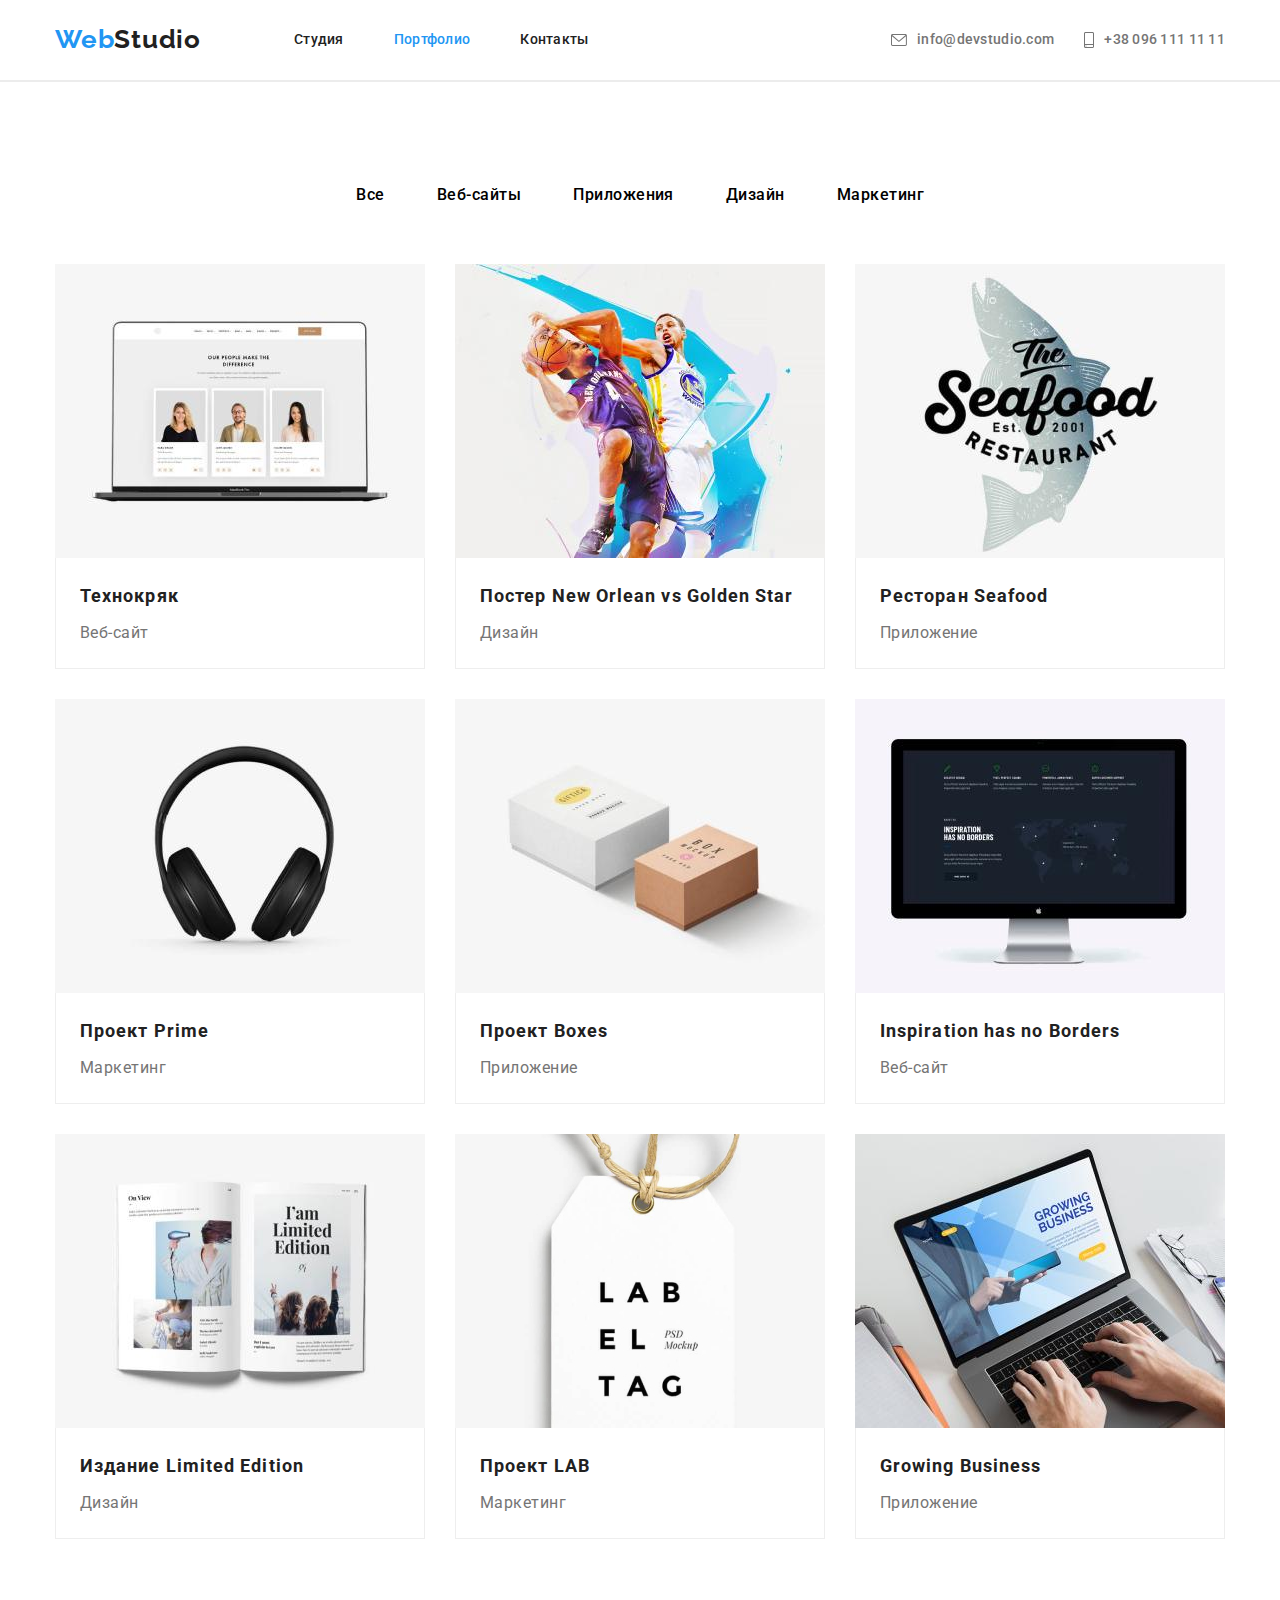
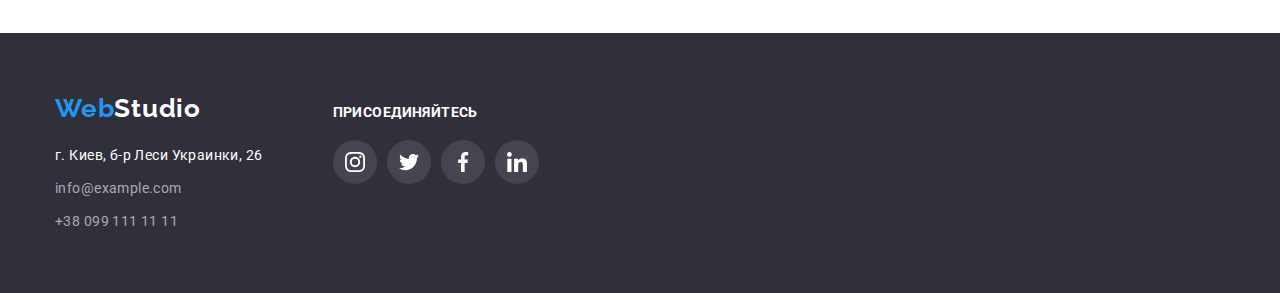
==== portfolio.html @ b990d291 "начало работы" ====
<!DOCTYPE html>
<html lang="en">
  <head>
    <meta charset="UTF-8" />
    <meta http-equiv="X-UA-Compatible" content="IE=edge" />
    <meta name="viewport" content="width=device-width, initial-scale=1.0" />
    <title>Document</title>
    <link rel="preconnect" href="https://fonts.googleapis.com" />
    <link rel="preconnect" href="https://fonts.gstatic.com" crossorigin />
    <link
      href="https://fonts.googleapis.com/css2?family=Raleway:wght@700&family=Roboto:wght@400;500;700;900&display=swap"
      rel="stylesheet"
    />
    <link
      rel="stylesheet"
      href="https://cdnjs.cloudflare.com/ajax/libs/modern-normalize/1.1.0/modern-normalize.min.css"
    />
    <link rel="stylesheet" href="./css/styles.css" />
  </head>

  <body>
    <header class="header">
      <div class="container main-nav">
        <nav class="menu-nav">
          <a class="logo" href="">Web<span class="logo-first">Studio</span> </a>
          <ul class="menu">
            <li class="menu-item"><a class="menu-link" href="./index.html">Студия</a></li>
            <li class="menu-item">
              <a class="menu-link current" href="./portfolio.html">Портфолио</a>
            </li>
            <li class="menu-item"><a class="menu-link" href="">Контакты</a></li>
          </ul>
        </nav>
        <div class="header-contacts">
          <ul class="contacts">
            <li class="contacts-item">
              <a class="contacts-link" href="mailto:info@devstudio.com">
                <svg class="contacts-link-icon" width="16" height="12">
                  <use href="./images/icon.svg#icon-envelope"></use>
                </svg>
                info@devstudio.com
              </a>
            </li>

            <li class="contacts-item icon-smartphone">
              <a class="contacts-link" href="tel:+380961111111">
                <svg class="contacts-link-icon" width="10" height="16">
                  <use href="./images/icon.svg#icon-smartphone"></use>
                </svg>
                +38 096 111 11 11</a
              >
            </li>
          </ul>
        </div>
      </div>
    </header>

    <main>
      <section class="section">
        <div class="container">
          <h1 class="visually-hidden">Фильтр и наши работы</h1>

          <ul class="filter">
            <li class="filter-item">
              <button class="filter-button" type="button">Все</button>
            </li>
            <li class="filter-item">
              <button class="filter-button" type="button">Веб-сайты</button>
            </li>
            <li class="filter-item">
              <button class="filter-button" type="button">Приложения</button>
            </li>
            <li class="filter-item">
              <button class="filter-button" type="button">Дизайн</button>
            </li>
            <li class="filter-item">
              <button class="filter-button" type="button">Маркетинг</button>
            </li>
          </ul>

          <ul class="works">
            <li class="works-item">
              <a class="works-link" href="">
                <div class="works-img">
                  <img src="./images/technocr.jpg" alt="notebook" width="370" height="294" />
                </div>
                <div class="works-selector">
                  <h2 class="works-title" lang="ru">Технокряк</h2>
                  <p class="works-text">Веб-сайт</p>
                </div>
              </a>
            </li>

            <li class="works-item">
              <a class="works-link" href="">
                <div class="works-img">
                  <img src="./images/poster.jpg" alt="Poster" width="370" height="294" />
                </div>
                <div class="works-selector">
                  <h2 class="works-title">Постер New Orlean vs Golden Star</h2>
                  <p class="works-text" lang="ru">Дизайн</p>
                </div>
              </a>
            </li>

            <li class="works-item">
              <a class="works-link" href="">
                <div class="works-img">
                  <img src="./images/restoran.jpg" alt="Fish" width="370" height="294" />
                </div>
                <div class="works-selector">
                  <h2 class="works-title">Ресторан Seafood</h2>
                  <p class="works-text">Приложение</p>
                </div>
              </a>
            </li>

            <li class="works-item">
              <a class="works-link" href="">
                <div class="works-img">
                  <img src="./images/prime.jpg" alt="headphones" width="370" height="294" />
                </div>
                <div class="works-selector">
                  <h2 class="works-title">Проект Prime</h2>
                  <p class="works-text">Маркетинг</p>
                </div>
              </a>
            </li>

            <li class="works-item">
              <a class="works-link" href="">
                <div class="works-img">
                  <img src="./images/boxes.jpg" alt="boxes" width="370" height="294" />
                </div>
                <div class="works-selector">
                  <h2 class="works-title">Проект Boxes</h2>
                  <p class="works-text">Приложение</p>
                </div>
              </a>
            </li>

            <li class="works-item">
              <a class="works-link" href="">
                <div class="works-img">
                  <img src="./images/monitor.jpg" alt="monitor" width="370" height="294" />
                </div>
                <div class="works-selector">
                  <h2 class="works-title">Inspiration has no Borders</h2>
                  <p class="works-text">Веб-сайт</p>
                </div>
              </a>
            </li>

            <li class="works-item">
              <a class="works-link" href="">
                <div class="works-img">
                  <img src="./images/book.jpg" alt="book" width="370" height="294" />
                </div>
                <div class="works-selector">
                  <h2 class="works-title">Издание Limited Edition</h2>
                  <p class="works-text">Дизайн</p>
                </div>
              </a>
            </li>

            <li class="works-item">
              <a class="works-link" href="">
                <div class="works-img">
                  <img src="./images/lab1.jpg" alt="lab" width="370" height="294" />
                </div>
                <div class="works-selector">
                  <h2 class="works-title">Проект LAB</h2>
                  <p class="works-text" lang="ru">Маркетинг</p>
                </div>
              </a>
            </li>

            <li class="works-item">
              <a class="works-link" href="">
                <div class="works-img">
                  <img src="./images/laptop.jpg" alt="laptop" width="370" height="294" />
                </div>
                <div class="works-selector">
                  <h2 class="works-title">Growing Business</h2>
                  <p class="works-text">Приложение</p>
                </div>
              </a>
            </li>
          </ul>
        </div>
      </section>
    </main>
    <!-- Футер -->
    <footer class="footer">
      <div class="container footer-main">
        <address class="address">
          <div class="footer-address">
            <a class="logo" href="">Web<span class="logo-second">Studio</span></a>

            <ul class="footer-nav">
              <li class="footer-nav-item">
                <a
                  class="footer-nav-link"
                  href="https://goo.gl/maps/Tve16uMiMmE9oABs9"
                  target="_blank"
                  rel="noopener noreferrer"
                  lang="ru"
                >
                  г. Киев, б-р Леси Украинки, 26
                </a>
              </li>
              <li class="footer-nav-item">
                <a class="footer-nav-links" href="mailto:info@example.com">info@example.com</a>
              </li>
              <li class="footer-nav-item">
                <a class="footer-nav-links" href="tel:+380991111111">+38 099 111 11 11</a>
              </li>
            </ul>
          </div>
          <div>
            <p class="join-title">присоединяйтесь</p>
            <ul class="join">
              <li class="social-item">
                <a class="social-link" href="#instagram">
                  <svg class="social-icon" width="20" height="20">
                    <use href="./images/icon.svg#icon-instagram"></use>
                  </svg>
                </a>
              </li>
              <li class="social-item">
                <a class="social-link" href="#twitter">
                  <svg class="social-icon" width="20" height="20">
                    <use href="./images/icon.svg#icon-twitter"></use>
                  </svg>
                </a>
              </li>
              <li class="social-item">
                <a class="social-link" href="#facebook">
                  <svg class="social-icon" width="20" height="20">
                    <use href="./images/icon.svg#icon-facebook"></use>
                  </svg>
                </a>
              </li>
              <li class="social-item">
                <a class="social-link" href="#in">
                  <svg class="social-icon" width="20" height="20">
                    <use href="./images/icon.svg#icon-in"></use>
                  </svg>
                </a>
              </li>
            </ul>
          </div>
        </address>
      </div>
    </footer>
  </body>
</html>
---- css/styles.css ----
html {
  box-sizing: border-box;
}

*,
*::before,
*::after {
  box-sizing: inherit;
}
:root {
  --primary-text-color: #212121;
  --back-ground-color: #2196f3;
  --secondary-text-color: #ffffff;
  --hero-color: #2f303a;
  --light-text-color: #757575;
  --border-line-color: #ececec;
  --footer-background-color: rgba(255, 255, 255, 0.6);
  --command-fon: #f5f4fa;
  --works-bg-color: #eeeeee;
  --icon-border-color: #afb1b8;
}

body {
  font-family: 'Roboto', sans-serif;
  color: var(--primary-text-color);
  background-color: var(--secondary-text-color);
}

a {
  text-decoration: none;
}
.container {
  margin: 0 auto;
  width: 1200px;
  padding-left: 15px;
  padding-right: 15px;
  /* outline: 2px solid red; */
}
h1,
h2,
h3,
h4,
h5,
h6,
p {
  margin: 0;
}
ul {
  margin: 0;
  padding: 0;
  list-style: none;
}
img {
  display: block;
  height: auto;
  max-width: 100%;
}
.visually-hidden {
  margin-top: 0;
  position: absolute;
  clip: rect(1px, 1px, 1px, 1px);
  padding: 0;
  border: 0;
  height: 1px;
  width: 1px;
  overflow: hidden;
}

.section {
  padding-top: 94px;
  padding-bottom: 94px;
  /* border: 1px solid red; */
}

/* хэдер */
.header {
  background-color: var(--secondary-text-color);
  border-bottom: 2px solid var(--border-line-color);
}

.logo {
  font-family: Raleway;
  font-weight: 700;
  font-size: 26px;
  line-height: 1.2;
  letter-spacing: 0.03em;
  color: var(--back-ground-color);
  font-style: normal;
}
.logo-first {
  color: var(--primary-text-color);
}
.logo-second {
  color: var(--secondary-text-color);
}

/* флексы */
.main-nav,
.menu-nav,
.menu,
.contacts,
.benefits,
.classes-item,
.command-name,
.filter,
.clients-permanent,
.social,
.join {
  display: flex;
  align-items: center;
}

.menu {
  margin-left: 93px;
}
.header-contacts {
  margin-left: auto;
}

.contacts-item .contacts-link-icon {
  margin-right: 10px;
  fill: currentColor;
}
.contacts-link {
  display: flex;
  align-items: center;
}

.menu .menu-item:not(:last-child) {
  margin-right: 50px;
}
.benefits .benefits-item:not(:last-child),
.classes-item .classes-img:not(:last-child),
.command-name .command-img:not(:last-child),
.clients-item:not(:last-child),
.contacts .contacts-item:not(:last-child) {
  margin-right: 30px;
}
.filter-item:not(:last-child) {
  margin-right: 8px;
  background-color: var(--command-fon);
}

/* фильтр кнопок */
.filter {
  justify-content: center;
  margin-bottom: 50px;
}

.filter-button {
  text-align: center;
  min-width: 73px;
  background-color: var(--secondary-text-color);
  padding: 6px 22px;
  font-weight: 500;
  font-size: 16px;
  line-height: 1.63;
  letter-spacing: 0.03em;
  cursor: pointer;
  border: none;
}
.filter-button:hover,
.filter-button:focus {
  background-color: var(--back-ground-color);
  color: var(--secondary-text-color);
  box-shadow: 0px 3px 1px rgba(0, 0, 0, 0.1), 0px 1px 2px rgba(0, 0, 0, 0.08),
    0px 2px 2px rgba(0, 0, 0, 0.12);
  border-radius: 4px;
}

/* меню и навигация */
.menu .menu-link {
  display: block;
  padding-top: 32px;
  padding-bottom: 32px;
  font-weight: 500;
  font-size: 14px;
  line-height: 1.14;
  letter-spacing: 0.02em;
  color: var(--primary-text-color);
}
.contacts .contacts-link {
  font-weight: 500;
  font-size: 14px;
  line-height: 1.14;
  letter-spacing: 0.02em;
  color: var(--light-text-color);
}
.menu .menu-link.current {
  color: var(--back-ground-color);
}
.menu .menu-link:hover,
.menu .menu-link:focus,
.contacts .contacts-link:hover,
.contacts .contacts-link:focus {
  color: var(--back-ground-color);
}

/* герой */
.hero {
  width: 1600px;
  height: 600px;
  padding-top: 200px;
  padding-bottom: 200px;
  text-align: center;
  background-position: center;
  margin-right: auto;
  background-size: cover;
  background-repeat: no-repeat;
  background-color: var(--hero-color);
  background-image: linear-gradient(to right, rgba(47, 48, 58, 0.4), rgba(47, 48, 58, 0.4)),
    url(../images/hero.jpg);
}
.hero-title {
  width: 696px;
  margin-top: 0;
  font-weight: 900;
  font-size: 44px;
  margin-left: auto;
  margin-right: auto;
  line-height: 1.36;
  letter-spacing: 0.06em;
  color: var(--secondary-text-color);
  margin-bottom: 30px;
}
.hero-button {
  display: inline-block;
  padding: 10px 32px;
  min-width: 200px;
  border-radius: 4px;
  text-align: center;
  font-weight: 700;
  font-size: 16px;
  line-height: 1.87;
  letter-spacing: 0.06em;
  background-color: var(--back-ground-color);
  color: var(--secondary-text-color);
}

/* секция выгода */
.benefits-title {
  font-weight: 700;
  font-size: 14px;
  line-height: 1.14;
  letter-spacing: 0.03em;
  color: var(--primary-text-color);
  text-transform: uppercase;
}
.benefits-text {
  margin-top: 10px;
  margin-bottom: 0;
  font-size: 14px;
  line-height: 1.71;
  letter-spacing: 0.03em;
  color: var(--light-text-color);
}
.benefits-image {
  display: flex;
  justify-content: center;
  align-items: center;
  margin-bottom: 30px;
  height: 120px;
  background-color: var(--command-fon);
  border-radius: 0px 0px 4px 4px;
}

/* работы */
.works-title {
  margin-top: 0;
  margin-bottom: 4px;
  font-weight: 700;
  font-size: 18px;
  line-height: 2;
  letter-spacing: 0.06em;
  color: var(--primary-text-color);
}
.works-text {
  margin-top: 0;
  margin-bottom: 0;
  font-size: 16px;
  line-height: 1.87;
  letter-spacing: 0.03em;
  color: var(--light-text-color);
}
.works-selector {
  padding-bottom: 20px;
  padding-top: 20px;
  padding-left: 24px;
  padding-right: 24px;
  border-left: 1px solid var(--works-bg-color);
  border-right: 1px solid var(--works-bg-color);
  border-bottom: 1px solid var(--works-bg-color);
}
.works-item {
  display: flex;
  width: 370px;
  margin-right: 30px;
  margin-bottom: 30px;
}
.works-link {
  width: 100%;
  height: 100%;
  border-radius: 0px 0px 4px 4px;
}
.works-link:hover,
.works-link:focus {
  box-shadow: 0px 1px 1px rgba(0, 0, 0, 0.12), 0px 4px 4px rgba(0, 0, 0, 0.06),
    1px 4px 6px rgba(0, 0, 0, 0.16);
}
.works-item:nth-child(3n) {
  margin-right: 0;
}
.works-item:nth-last-child(-n + 3) {
  margin-bottom: 0;
}
.works {
  display: flex;
  flex-wrap: wrap;
}

/* вид деятельности */
.classes {
  margin-bottom: 50px;
  margin-top: 0;
  font-weight: 700;
  font-size: 36px;
  line-height: 1.16;
  letter-spacing: 0.03em;
  text-align: center;
}

/* команда */
.commands {
  background-color: var(--command-fon);
}
.command-img {
  box-shadow: 0px 1px 3px rgba(0, 0, 0, 0.12), 0px 1px 1px rgba(0, 0, 0, 0.14),
    0px 2px 1px rgba(0, 0, 0, 0.2);
  border-radius: 0px 0px 4px 4px;
  background-color: var(--secondary-text-color);
}
.command,
.clients {
  margin-bottom: 50px;
  margin-top: 0;
  font-weight: 700;
  font-size: 36px;
  line-height: 1.16;
  letter-spacing: 0.03em;
  text-align: center;
}
.command-name-title {
  margin-top: 0;
  text-align: center;
  margin-bottom: 10px;
  font-weight: 500;
  font-size: 16px;
  line-height: 1.19;
  letter-spacing: 0.03em;
}
.command-name-text {
  margin-top: 0;
  margin-bottom: 16px;
  text-align: center;
  font-size: 16px;
  line-height: 1.19;
  letter-spacing: 0.03em;
  color: var(--light-text-color);
}
.command-selector {
  padding-bottom: 30px;
  padding-top: 30px;
}

/* Клиенты */
.clients-item {
  width: 170px;
  height: 92px;
}
.clients-link {
  display: flex;
  align-items: center;
  justify-content: center;
  width: 100%;
  height: 100%;
  border: 1px solid var(--icon-border-color);
  border-radius: 4px;
}

.clients-link-icon {
  fill: var(--icon-border-color);
  width: 106px;
  height: 60px;
}

.clients-link:focus svg {
  fill: var(--back-ground-color);
  border-color: var(--back-ground-color);
}

.clients-link:hover,
.clients-link:hover svg {
  fill: var(--back-ground-color);
  border-color: var(--back-ground-color);
}

/* футер */
.footer {
  background-color: var(--hero-color);
  padding-bottom: 60px;
  padding-top: 60px;
}
.footer .footer-nav-item:not(:last-child) {
  margin-bottom: 9px;
}

.footer-nav .footer-nav-link {
  font-size: 14px;
  line-height: 1.7;
  letter-spacing: 0.03em;
  color: var(--secondary-text-color);
}
.footer-nav {
  font-style: normal;
  margin-top: 20px;
}
.footer-address:not(:last-child) {
  margin-right: 70px;
}
.footer-nav .footer-nav-links {
  font-size: 14px;
  line-height: 1.7;
  letter-spacing: 0.03em;
  color: var(--footer-background-color);
}
.footer-main {
  display: flex;
}
/* присоединяйтесь */

.address {
  display: flex;
  align-items: baseline;
}
.join-title {
  font-weight: 700;
  font-size: 14px;
  line-height: 16px;
  letter-spacing: 0.03em;
  text-transform: uppercase;
  color: var(--secondary-text-color);
  font-style: normal;

  margin-bottom: 20px;
}
/* Соц.сети */
.social {
  justify-content: center;
}
.social-link {
  display: flex;
  justify-content: center;
  align-items: center;
  fill: var(--secondary-text-color);
  background-color: rgba(255, 255, 255, 0.1);
  width: 44px;
  height: 44px;
  border-radius: 50%;
  /* border: 1px solid red; */
}

.social-link:hover,
.social-link:focus {
  background-color: var(--back-ground-color);
  fill: var(--secondary-text-color);
}

.social-inversed {
  background-color: transparent;
  fill: var(--icon-border-color);
}

.social-item:not(:last-child) {
  margin-right: 10px;
}
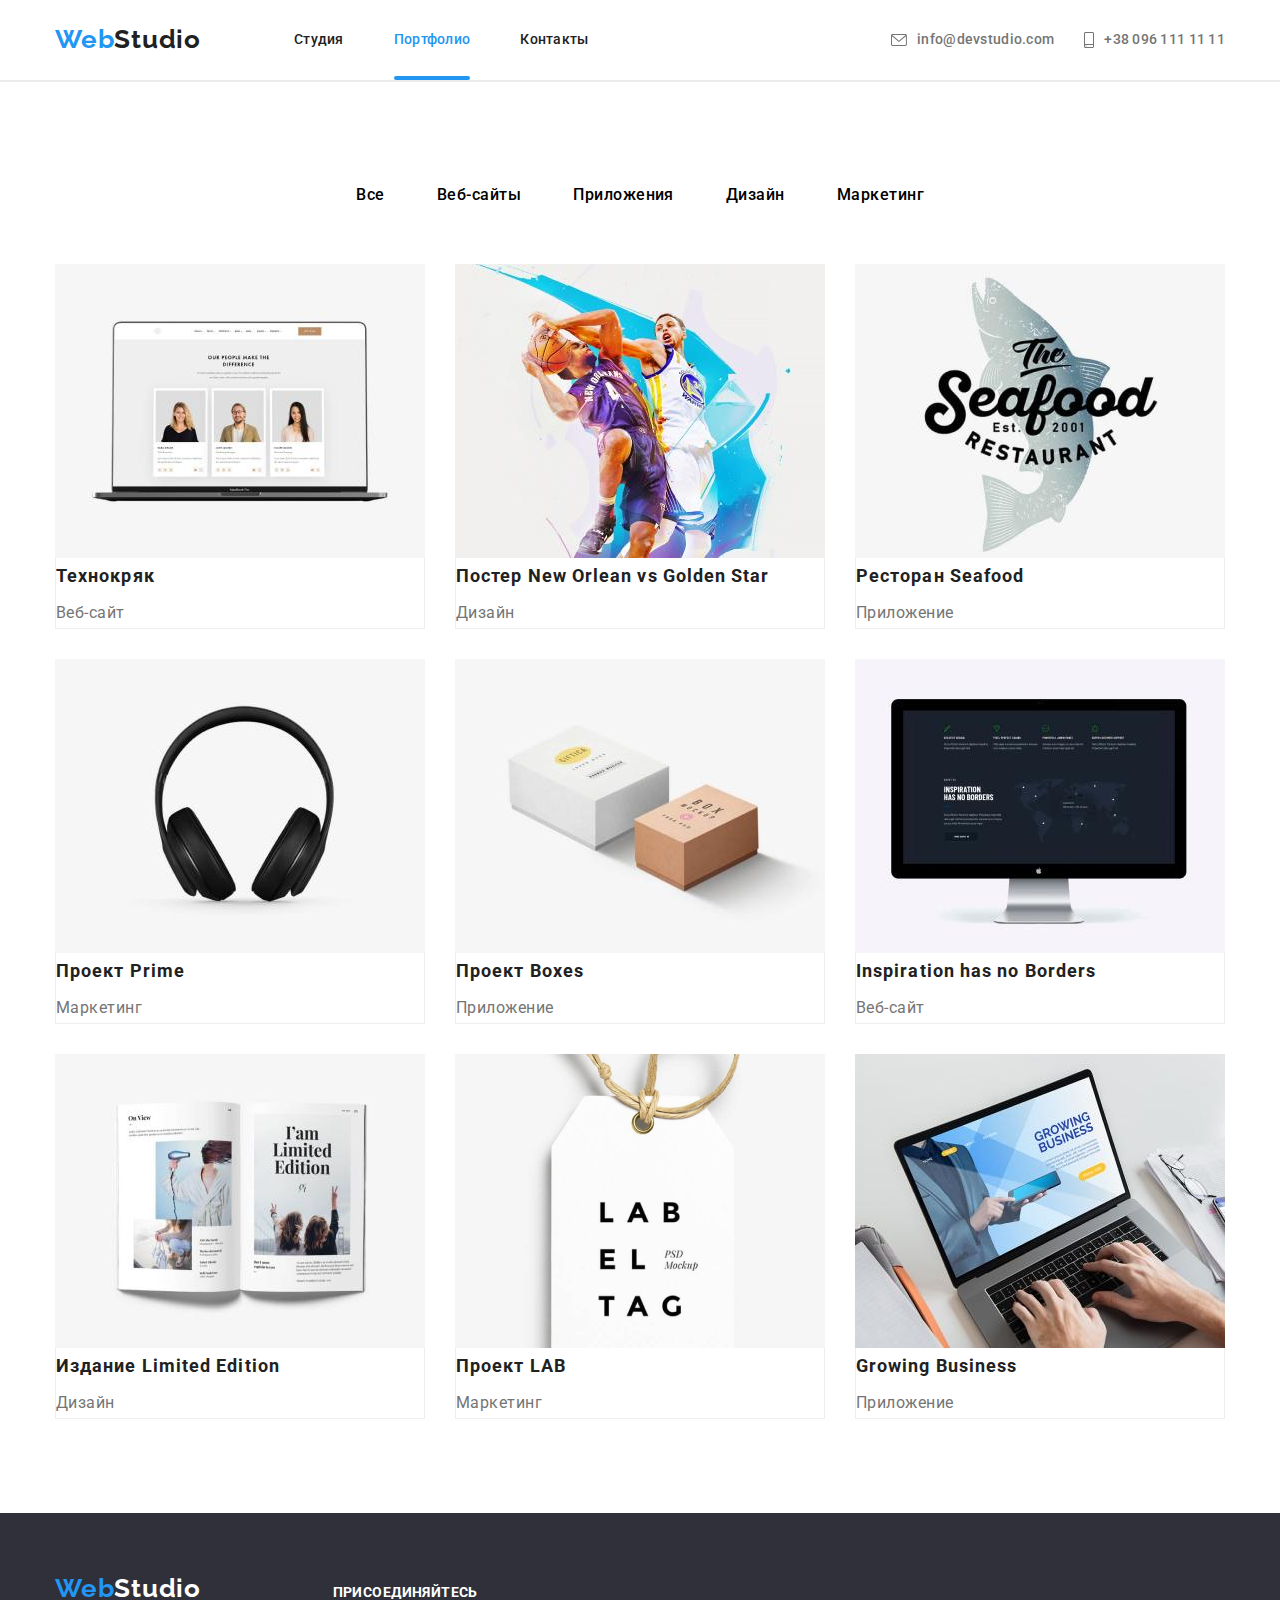
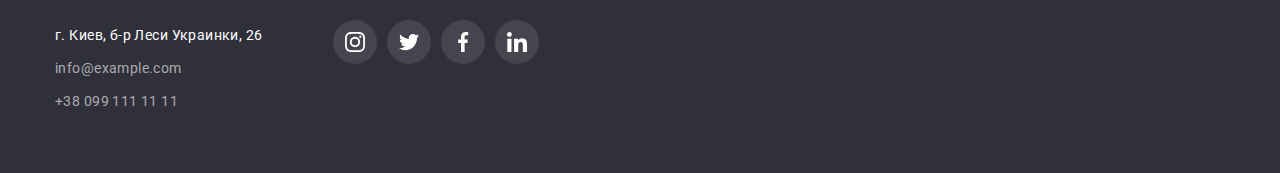
==== commit bd292efb: "18-1" ====
--- a/portfolio.html
+++ b/portfolio.html
@@ -77,13 +77,21 @@
               <button class="filter-button" type="button">Маркетинг</button>
             </li>
           </ul>
-
+          <!-- Работы -->
           <ul class="works">
             <li class="works-item">
               <a class="works-link" href="">
                 <div class="works-img">
                   <img src="./images/technocr.jpg" alt="notebook" width="370" height="294" />
                 </div>
+                <div class="works-overlay">
+                  <p class="works-label">
+                    Технокряк это современная площадка распространения коронавируса. Компании
+                    используют эту платформу для цифрового шпионажа и атак на защищённые сервера
+                    конкурентов.
+                  </p>
+                </div>
+
                 <div class="works-selector">
                   <h2 class="works-title" lang="ru">Технокряк</h2>
                   <p class="works-text">Веб-сайт</p>
--- a/css/styles.css
+++ b/css/styles.css
@@ -18,6 +18,10 @@
   --command-fon: #f5f4fa;
   --works-bg-color: #eeeeee;
   --icon-border-color: #afb1b8;
+  --classes-background: rgba(47, 48, 58, 0.8);
+}
+:root {
+  --time-transition: width 250ms cubic-bezier(0.4, 0, 0.2, 1);
 }
 
 body {
@@ -179,6 +183,7 @@
   letter-spacing: 0.02em;
   color: var(--primary-text-color);
 }
+
 .contacts .contacts-link {
   font-weight: 500;
   font-size: 14px;
@@ -189,8 +194,25 @@
 .menu .menu-link.current {
   color: var(--back-ground-color);
 }
-.menu .menu-link:hover,
-.menu .menu-link:focus,
+.menu-link {
+  position: relative;
+}
+.current::after {
+  content: '';
+  display: block;
+  display: none;
+  width: 100%;
+  height: 4px;
+  position: absolute;
+  left: 0;
+  bottom: 0;
+  background-color: var(--back-ground-color);
+}
+.menu-link::after {
+  display: block;
+  border-radius: 2px;
+}
+
 .contacts .contacts-link:hover,
 .contacts .contacts-link:focus {
   color: var(--back-ground-color);
@@ -205,7 +227,7 @@
   text-align: center;
   background-position: center;
   margin-right: auto;
-  background-size: cover;
+  ground-size: cover;
   background-repeat: no-repeat;
   background-color: var(--hero-color);
   background-image: linear-gradient(to right, rgba(47, 48, 58, 0.4), rgba(47, 48, 58, 0.4)),
@@ -283,10 +305,7 @@
   color: var(--light-text-color);
 }
 .works-selector {
-  padding-bottom: 20px;
-  padding-top: 20px;
-  padding-left: 24px;
-  padding-right: 24px;
+  padding-bottom: 20px 24px 20px 24px;
   border-left: 1px solid var(--works-bg-color);
   border-right: 1px solid var(--works-bg-color);
   border-bottom: 1px solid var(--works-bg-color);
@@ -317,6 +336,16 @@
   display: flex;
   flex-wrap: wrap;
 }
+.works-overlay {
+  position: absolute;
+  top: 0;
+  left: 0;
+  width: 100%;
+  height: 100%;
+  background-color: rgba(255, 165, 0, 0.7);
+  transform: translateX(-100%);
+  transition: transform 250ms cubic-bezier(0.4, 0, 0.2, 1);
+}
 
 /* вид деятельности */
 .classes {
@@ -329,6 +358,34 @@
   text-align: center;
 }
 
+.classes-tumb {
+  position: relative;
+  display: flex;
+}
+.classes-tumb::before {
+  content: '';
+  display: block;
+  position: absolute;
+  left: 0;
+  bottom: 0;
+  width: 100%;
+  height: 70px;
+  background: var(--classes-background);
+}
+.classes-label {
+  position: absolute;
+  left: 50%;
+  bottom: 27px;
+  width: 100%;
+  font-weight: 700;
+  font-size: 14px;
+  line-height: 1.14;
+  text-align: center;
+  letter-spacing: 0.03em;
+  color: var(--secondary-text-color);
+  transform: translate(-50%, 0);
+  text-transform: uppercase;
+}
 /* команда */
 .commands {
   background-color: var(--command-fon);
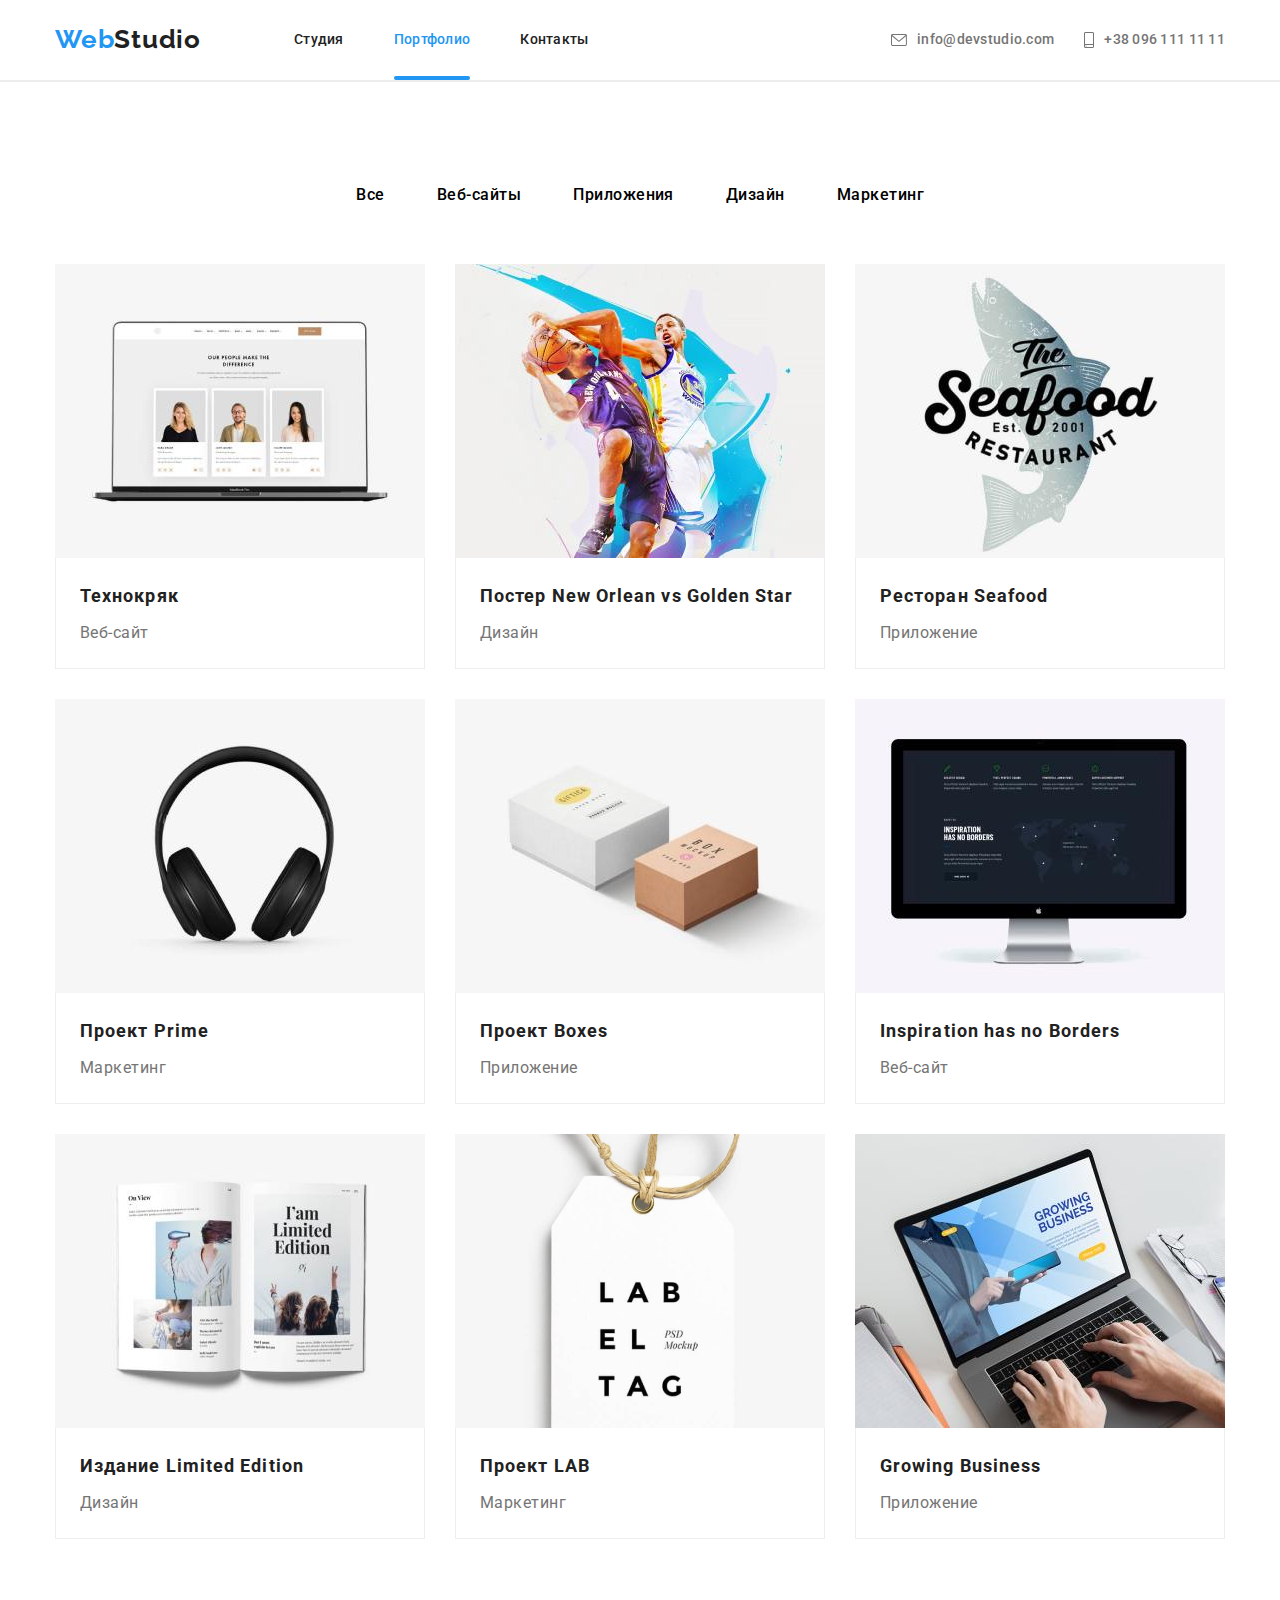
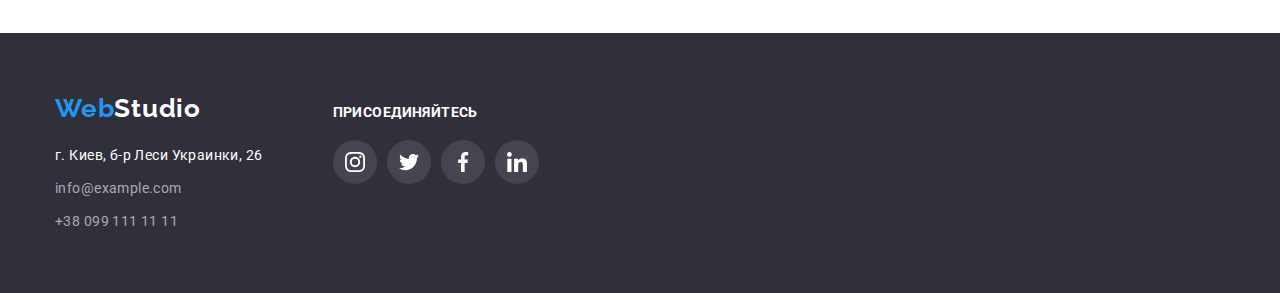
==== commit 3f67d3e6: "дз№5-22" ====
--- a/portfolio.html
+++ b/portfolio.html
@@ -83,13 +83,13 @@
               <a class="works-link" href="">
                 <div class="works-img">
                   <img src="./images/technocr.jpg" alt="notebook" width="370" height="294" />
-                </div>
-                <div class="works-overlay">
-                  <p class="works-label">
-                    Технокряк это современная площадка распространения коронавируса. Компании
-                    используют эту платформу для цифрового шпионажа и атак на защищённые сервера
-                    конкурентов.
-                  </p>
+                  <div class="works-overlay">
+                    <p class="works-label">
+                      Технокряк это современная площадка распространения коронавируса. Компании
+                      используют эту платформу для цифрового шпионажа и атак на защищённые сервера
+                      конкурентов.
+                    </p>
+                  </div>
                 </div>
 
                 <div class="works-selector">
@@ -102,7 +102,14 @@
             <li class="works-item">
               <a class="works-link" href="">
                 <div class="works-img">
-                  <img src="./images/poster.jpg" alt="Poster" width="370" height="294" />
+                  <img src="./images/poster.jpg" alt="notebook" width="370" height="294" />
+                  <div class="works-overlay">
+                    <p class="works-label">
+                      Технокряк это современная площадка распространения коронавируса. Компании
+                      используют эту платформу для цифрового шпионажа и атак на защищённые сервера
+                      конкурентов.
+                    </p>
+                  </div>
                 </div>
                 <div class="works-selector">
                   <h2 class="works-title">Постер New Orlean vs Golden Star</h2>
@@ -114,7 +121,14 @@
             <li class="works-item">
               <a class="works-link" href="">
                 <div class="works-img">
-                  <img src="./images/restoran.jpg" alt="Fish" width="370" height="294" />
+                  <img src="./images/restoran.jpg" alt="notebook" width="370" height="294" />
+                  <div class="works-overlay">
+                    <p class="works-label">
+                      Технокряк это современная площадка распространения коронавируса. Компании
+                      используют эту платформу для цифрового шпионажа и атак на защищённые сервера
+                      конкурентов.
+                    </p>
+                  </div>
                 </div>
                 <div class="works-selector">
                   <h2 class="works-title">Ресторан Seafood</h2>
@@ -126,7 +140,14 @@
             <li class="works-item">
               <a class="works-link" href="">
                 <div class="works-img">
-                  <img src="./images/prime.jpg" alt="headphones" width="370" height="294" />
+                  <img src="./images/prime.jpg" alt="notebook" width="370" height="294" />
+                  <div class="works-overlay">
+                    <p class="works-label">
+                      Технокряк это современная площадка распространения коронавируса. Компании
+                      используют эту платформу для цифрового шпионажа и атак на защищённые сервера
+                      конкурентов.
+                    </p>
+                  </div>
                 </div>
                 <div class="works-selector">
                   <h2 class="works-title">Проект Prime</h2>
@@ -138,7 +159,14 @@
             <li class="works-item">
               <a class="works-link" href="">
                 <div class="works-img">
-                  <img src="./images/boxes.jpg" alt="boxes" width="370" height="294" />
+                  <img src="./images/boxes.jpg" alt="notebook" width="370" height="294" />
+                  <div class="works-overlay">
+                    <p class="works-label">
+                      Технокряк это современная площадка распространения коронавируса. Компании
+                      используют эту платформу для цифрового шпионажа и атак на защищённые сервера
+                      конкурентов.
+                    </p>
+                  </div>
                 </div>
                 <div class="works-selector">
                   <h2 class="works-title">Проект Boxes</h2>
@@ -150,7 +178,14 @@
             <li class="works-item">
               <a class="works-link" href="">
                 <div class="works-img">
-                  <img src="./images/monitor.jpg" alt="monitor" width="370" height="294" />
+                  <img src="./images/monitor.jpg" alt="notebook" width="370" height="294" />
+                  <div class="works-overlay">
+                    <p class="works-label">
+                      Технокряк это современная площадка распространения коронавируса. Компании
+                      используют эту платформу для цифрового шпионажа и атак на защищённые сервера
+                      конкурентов.
+                    </p>
+                  </div>
                 </div>
                 <div class="works-selector">
                   <h2 class="works-title">Inspiration has no Borders</h2>
@@ -162,7 +197,14 @@
             <li class="works-item">
               <a class="works-link" href="">
                 <div class="works-img">
-                  <img src="./images/book.jpg" alt="book" width="370" height="294" />
+                  <img src="./images/book.jpg" alt="notebook" width="370" height="294" />
+                  <div class="works-overlay">
+                    <p class="works-label">
+                      Технокряк это современная площадка распространения коронавируса. Компании
+                      используют эту платформу для цифрового шпионажа и атак на защищённые сервера
+                      конкурентов.
+                    </p>
+                  </div>
                 </div>
                 <div class="works-selector">
                   <h2 class="works-title">Издание Limited Edition</h2>
@@ -174,7 +216,14 @@
             <li class="works-item">
               <a class="works-link" href="">
                 <div class="works-img">
-                  <img src="./images/lab1.jpg" alt="lab" width="370" height="294" />
+                  <img src="./images/lab1.jpg" alt="notebook" width="370" height="294" />
+                  <div class="works-overlay">
+                    <p class="works-label">
+                      Технокряк это современная площадка распространения коронавируса. Компании
+                      используют эту платформу для цифрового шпионажа и атак на защищённые сервера
+                      конкурентов.
+                    </p>
+                  </div>
                 </div>
                 <div class="works-selector">
                   <h2 class="works-title">Проект LAB</h2>
@@ -186,7 +235,14 @@
             <li class="works-item">
               <a class="works-link" href="">
                 <div class="works-img">
-                  <img src="./images/laptop.jpg" alt="laptop" width="370" height="294" />
+                  <img src="./images/laptop.jpg" alt="notebook" width="370" height="294" />
+                  <div class="works-overlay">
+                    <p class="works-label">
+                      Технокряк это современная площадка распространения коронавируса. Компании
+                      используют эту платформу для цифрового шпионажа и атак на защищённые сервера
+                      конкурентов.
+                    </p>
+                  </div>
                 </div>
                 <div class="works-selector">
                   <h2 class="works-title">Growing Business</h2>
@@ -229,28 +285,28 @@
             <p class="join-title">присоединяйтесь</p>
             <ul class="join">
               <li class="social-item">
-                <a class="social-link" href="#instagram">
+                <a class="social-link social-link-inversed" href="#instagram">
                   <svg class="social-icon" width="20" height="20">
                     <use href="./images/icon.svg#icon-instagram"></use>
                   </svg>
                 </a>
               </li>
               <li class="social-item">
-                <a class="social-link" href="#twitter">
+                <a class="social-link social-link-inversed" href="#twitter">
                   <svg class="social-icon" width="20" height="20">
                     <use href="./images/icon.svg#icon-twitter"></use>
                   </svg>
                 </a>
               </li>
               <li class="social-item">
-                <a class="social-link" href="#facebook">
+                <a class="social-link social-link-inversed" href="#facebook">
                   <svg class="social-icon" width="20" height="20">
                     <use href="./images/icon.svg#icon-facebook"></use>
                   </svg>
                 </a>
               </li>
               <li class="social-item">
-                <a class="social-link" href="#in">
+                <a class="social-link social-link-inversed" href="#in">
                   <svg class="social-icon" width="20" height="20">
                     <use href="./images/icon.svg#icon-in"></use>
                   </svg>
--- a/css/styles.css
+++ b/css/styles.css
@@ -1,12 +1,3 @@
-html {
-  box-sizing: border-box;
-}
-
-*,
-*::before,
-*::after {
-  box-sizing: inherit;
-}
 :root {
   --primary-text-color: #212121;
   --back-ground-color: #2196f3;
@@ -19,10 +10,12 @@
   --works-bg-color: #eeeeee;
   --icon-border-color: #afb1b8;
   --classes-background: rgba(47, 48, 58, 0.8);
-}
-:root {
-  --time-transition: width 250ms cubic-bezier(0.4, 0, 0.2, 1);
-}
+  --works-bgc: rgba(33, 150, 243, 0.9);
+  --transition-time: 250ms;
+  --transition-function: cubic-bezier(0.4, 0, 0.2, 1);
+}
+
+/* Функция времени */
 
 body {
   font-family: 'Roboto', sans-serif;
@@ -75,7 +68,11 @@
   padding-bottom: 94px;
   /* border: 1px solid red; */
 }
-
+/* Кнопки */
+.hero-button,
+.backdrop-btn-close {
+  cursor: pointer;
+}
 /* хэдер */
 .header {
   background-color: var(--secondary-text-color);
@@ -128,6 +125,7 @@
 .contacts-link {
   display: flex;
   align-items: center;
+  transition: var(--timing-function);
 }
 
 .menu .menu-item:not(:last-child) {
@@ -162,6 +160,9 @@
   letter-spacing: 0.03em;
   cursor: pointer;
   border: none;
+  transition: background-color var(--transition-time) var(--transition-function),
+    color var(--transition-time) var(--transition-function),
+    box-shadow var(--transition-time) var(--transition-function);
 }
 .filter-button:hover,
 .filter-button:focus {
@@ -182,6 +183,7 @@
   line-height: 1.14;
   letter-spacing: 0.02em;
   color: var(--primary-text-color);
+  transition: color var(--transition-time) var(--transition-function);
 }
 
 .contacts .contacts-link {
@@ -190,6 +192,7 @@
   line-height: 1.14;
   letter-spacing: 0.02em;
   color: var(--light-text-color);
+  transition: color var(--transition-time) var(--transition-function);
 }
 .menu .menu-link.current {
   color: var(--back-ground-color);
@@ -200,7 +203,6 @@
 .current::after {
   content: '';
   display: block;
-  display: none;
   width: 100%;
   height: 4px;
   position: absolute;
@@ -212,7 +214,8 @@
   display: block;
   border-radius: 2px;
 }
-
+.menu-link:hover,
+.menu-link:focus,
 .contacts .contacts-link:hover,
 .contacts .contacts-link:focus {
   color: var(--back-ground-color);
@@ -220,7 +223,7 @@
 
 /* герой */
 .hero {
-  width: 1600px;
+  max-width: 1600px;
   height: 600px;
   padding-top: 200px;
   padding-bottom: 200px;
@@ -234,7 +237,6 @@
     url(../images/hero.jpg);
 }
 .hero-title {
-  width: 696px;
   margin-top: 0;
   font-weight: 900;
   font-size: 44px;
@@ -304,47 +306,69 @@
   letter-spacing: 0.03em;
   color: var(--light-text-color);
 }
-.works-selector {
-  padding-bottom: 20px 24px 20px 24px;
-  border-left: 1px solid var(--works-bg-color);
-  border-right: 1px solid var(--works-bg-color);
-  border-bottom: 1px solid var(--works-bg-color);
-}
-.works-item {
-  display: flex;
-  width: 370px;
-  margin-right: 30px;
-  margin-bottom: 30px;
-}
-.works-link {
-  width: 100%;
-  height: 100%;
-  border-radius: 0px 0px 4px 4px;
-}
-.works-link:hover,
-.works-link:focus {
-  box-shadow: 0px 1px 1px rgba(0, 0, 0, 0.12), 0px 4px 4px rgba(0, 0, 0, 0.06),
-    1px 4px 6px rgba(0, 0, 0, 0.16);
-}
-.works-item:nth-child(3n) {
-  margin-right: 0;
-}
-.works-item:nth-last-child(-n + 3) {
-  margin-bottom: 0;
-}
-.works {
-  display: flex;
-  flex-wrap: wrap;
-}
+
+.works-link:hover .works-overlay,
+.works-link:focus .works-overlay {
+  transform: translateY(0);
+  visibility: visible;
+}
+.works-label {
+  font-size: 18px;
+  line-height: 1.55;
+  letter-spacing: 0.03em;
+  color: var(--secondary-text-color);
+}
+
 .works-overlay {
   position: absolute;
   top: 0;
   left: 0;
   width: 100%;
   height: 100%;
-  background-color: rgba(255, 165, 0, 0.7);
-  transform: translateX(-100%);
-  transition: transform 250ms cubic-bezier(0.4, 0, 0.2, 1);
+  transform: translateY(100%);
+  visibility: hidden;
+  padding: 63px 24px;
+  background-color: var(--works-bgc);
+  transition: transform var(--transition-time) var(--transition-function),
+    visible var(--transition-time) var(--transition-function);
+}
+
+.works-selector {
+  padding: 20px 24px;
+  border-left: 1px solid var(--works-bg-color);
+  border-right: 1px solid var(--works-bg-color);
+  border-bottom: 1px solid var(--works-bg-color);
+}
+.works-item {
+  display: flex;
+  width: 370px;
+  margin-right: 30px;
+  margin-bottom: 30px;
+}
+.works-img {
+  position: relative;
+  overflow: hidden;
+}
+.works-link {
+  width: 100%;
+  height: 100%;
+  border-radius: 0px 0px 4px 4px;
+  transition: box-shadow var(--transition-time) var(--transition-function);
+}
+.works-link:hover,
+.works-link:focus {
+  box-shadow: 0px 1px 1px rgba(0, 0, 0, 0.12), 0px 4px 4px rgba(0, 0, 0, 0.06),
+    1px 4px 6px rgba(0, 0, 0, 0.16);
+}
+.works-item:nth-child(3n) {
+  margin-right: 0;
+}
+.works-item:nth-last-child(-n + 3) {
+  margin-bottom: 0;
+}
+.works {
+  display: flex;
+  flex-wrap: wrap;
 }
 
 /* вид деятельности */
@@ -431,8 +455,11 @@
 
 /* Клиенты */
 .clients-item {
+  border: 1px solid var(--icon-border-color);
+  border-radius: 4px;
   width: 170px;
   height: 92px;
+  cursor: pointer;
 }
 .clients-link {
   display: flex;
@@ -442,6 +469,8 @@
   height: 100%;
   border: 1px solid var(--icon-border-color);
   border-radius: 4px;
+  transition: fill var(--transition-time) var(--transition-function),
+    border var(--transition-time) var(--transition-function);
 }
 
 .clients-link-icon {
@@ -450,13 +479,14 @@
   height: 60px;
 }
 
-.clients-link:focus svg {
+.clients-link:focus .clients-link-icon,
+.clients-link:hover .clients-link-icon {
   fill: var(--back-ground-color);
   border-color: var(--back-ground-color);
 }
 
 .clients-link:hover,
-.clients-link:hover svg {
+.clients-link:hover {
   fill: var(--back-ground-color);
   border-color: var(--back-ground-color);
 }
@@ -523,7 +553,15 @@
   width: 44px;
   height: 44px;
   border-radius: 50%;
-  /* border: 1px solid red; */
+  transition: fill var(--transition-time) var(--transition-function);
+}
+.social-link-inversed {
+  transition: background-color var(--transition-time) var(--transition-function);
+}
+
+.social-link-inversed:hover,
+.social-link-inversed:focus {
+  background-color: var(--back-ground-color);
 }
 
 .social-link:hover,
@@ -540,3 +578,42 @@
 .social-item:not(:last-child) {
   margin-right: 10px;
 }
+/* Модальное окно */
+.backdrop {
+  position: fixed;
+  width: 100%;
+  height: 100%;
+  top: 0;
+  left: 0;
+  background: rgba(0, 0, 0, 0.2);
+}
+.backdrop.is-hidden {
+  opacity: 0;
+  pointer-events: none;
+}
+.backdrop-btn-close {
+  display: flex;
+  justify-content: center;
+  align-items: center;
+  position: absolute;
+  top: 8px;
+  right: 8px;
+  width: 30px;
+  height: 30px;
+  border-radius: 50%;
+  box-sizing: border-box;
+  border: 1px solid rgba(0, 0, 0, 0.1);
+  background-color: var(--secondary-text-color);
+}
+.modal {
+  position: absolute;
+  top: 50%;
+  left: 50%;
+  transform: translate(-50%, -50%) scale(1);
+  min-width: 528px;
+  min-height: 581px;
+  box-shadow: 0px 1px 3px rgba(0, 0, 0, 0.12), 0px 1px 1px rgba(0, 0, 0, 0.14),
+    0px 2px 1px rgba(0, 0, 0, 0.2);
+  border-radius: 4px;
+  background-color: var(--secondary-text-color);
+}
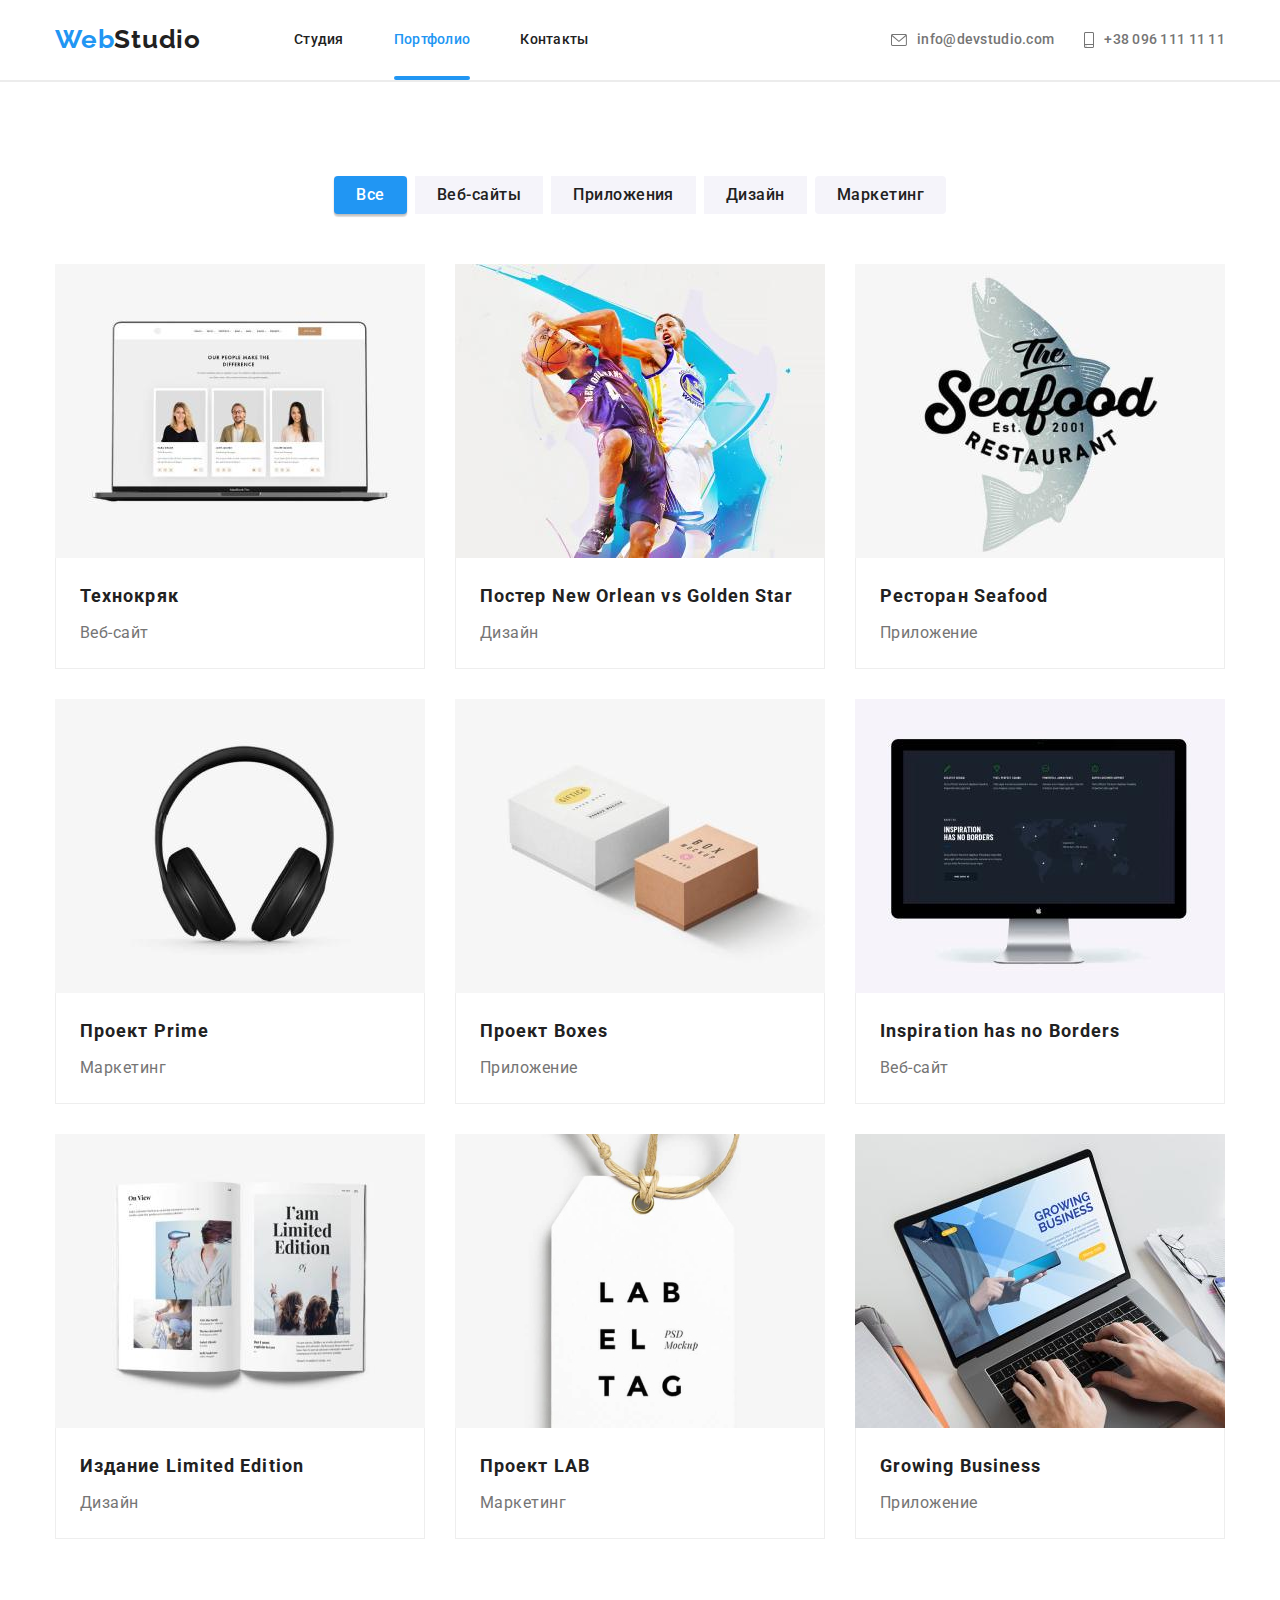
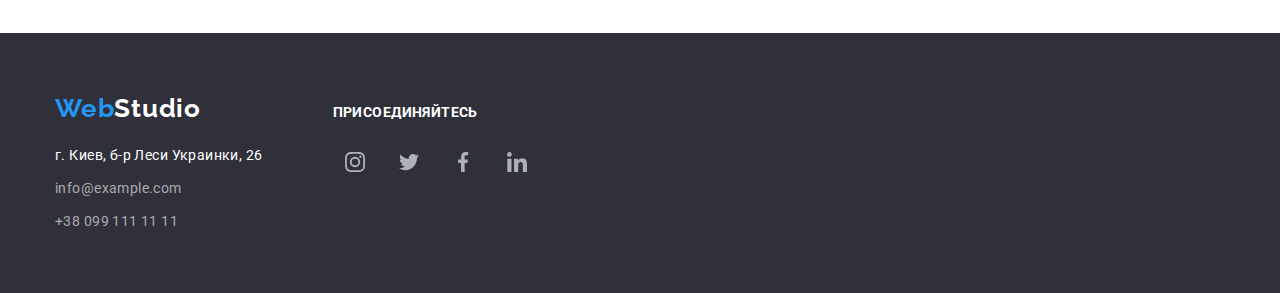
==== commit 58a6eaf6: "24" ====
--- a/portfolio.html
+++ b/portfolio.html
@@ -1,321 +1,385 @@
 <!DOCTYPE html>
 <html lang="en">
-  <head>
-    <meta charset="UTF-8" />
-    <meta http-equiv="X-UA-Compatible" content="IE=edge" />
-    <meta name="viewport" content="width=device-width, initial-scale=1.0" />
-    <title>Document</title>
-    <link rel="preconnect" href="https://fonts.googleapis.com" />
-    <link rel="preconnect" href="https://fonts.gstatic.com" crossorigin />
-    <link
-      href="https://fonts.googleapis.com/css2?family=Raleway:wght@700&family=Roboto:wght@400;500;700;900&display=swap"
-      rel="stylesheet"
-    />
-    <link
-      rel="stylesheet"
-      href="https://cdnjs.cloudflare.com/ajax/libs/modern-normalize/1.1.0/modern-normalize.min.css"
-    />
-    <link rel="stylesheet" href="./css/styles.css" />
-  </head>
-
-  <body>
-    <header class="header">
-      <div class="container main-nav">
-        <nav class="menu-nav">
-          <a class="logo" href="">Web<span class="logo-first">Studio</span> </a>
-          <ul class="menu">
-            <li class="menu-item"><a class="menu-link" href="./index.html">Студия</a></li>
-            <li class="menu-item">
-              <a class="menu-link current" href="./portfolio.html">Портфолио</a>
-            </li>
-            <li class="menu-item"><a class="menu-link" href="">Контакты</a></li>
-          </ul>
-        </nav>
-        <div class="header-contacts">
-          <ul class="contacts">
-            <li class="contacts-item">
-              <a class="contacts-link" href="mailto:info@devstudio.com">
-                <svg class="contacts-link-icon" width="16" height="12">
-                  <use href="./images/icon.svg#icon-envelope"></use>
-                </svg>
-                info@devstudio.com
-              </a>
-            </li>
-
-            <li class="contacts-item icon-smartphone">
-              <a class="contacts-link" href="tel:+380961111111">
-                <svg class="contacts-link-icon" width="10" height="16">
-                  <use href="./images/icon.svg#icon-smartphone"></use>
-                </svg>
-                +38 096 111 11 11</a
-              >
-            </li>
-          </ul>
-        </div>
-      </div>
-    </header>
-
-    <main>
-      <section class="section">
-        <div class="container">
-          <h1 class="visually-hidden">Фильтр и наши работы</h1>
-
-          <ul class="filter">
-            <li class="filter-item">
-              <button class="filter-button" type="button">Все</button>
-            </li>
-            <li class="filter-item">
-              <button class="filter-button" type="button">Веб-сайты</button>
-            </li>
-            <li class="filter-item">
-              <button class="filter-button" type="button">Приложения</button>
-            </li>
-            <li class="filter-item">
-              <button class="filter-button" type="button">Дизайн</button>
-            </li>
-            <li class="filter-item">
-              <button class="filter-button" type="button">Маркетинг</button>
-            </li>
-          </ul>
-          <!-- Работы -->
-          <ul class="works">
-            <li class="works-item">
-              <a class="works-link" href="">
-                <div class="works-img">
-                  <img src="./images/technocr.jpg" alt="notebook" width="370" height="294" />
-                  <div class="works-overlay">
-                    <p class="works-label">
-                      Технокряк это современная площадка распространения коронавируса. Компании
-                      используют эту платформу для цифрового шпионажа и атак на защищённые сервера
-                      конкурентов.
-                    </p>
-                  </div>
-                </div>
-
-                <div class="works-selector">
-                  <h2 class="works-title" lang="ru">Технокряк</h2>
-                  <p class="works-text">Веб-сайт</p>
-                </div>
-              </a>
-            </li>
-
-            <li class="works-item">
-              <a class="works-link" href="">
-                <div class="works-img">
-                  <img src="./images/poster.jpg" alt="notebook" width="370" height="294" />
-                  <div class="works-overlay">
-                    <p class="works-label">
-                      Технокряк это современная площадка распространения коронавируса. Компании
-                      используют эту платформу для цифрового шпионажа и атак на защищённые сервера
-                      конкурентов.
-                    </p>
-                  </div>
-                </div>
-                <div class="works-selector">
-                  <h2 class="works-title">Постер New Orlean vs Golden Star</h2>
-                  <p class="works-text" lang="ru">Дизайн</p>
-                </div>
-              </a>
-            </li>
-
-            <li class="works-item">
-              <a class="works-link" href="">
-                <div class="works-img">
-                  <img src="./images/restoran.jpg" alt="notebook" width="370" height="294" />
-                  <div class="works-overlay">
-                    <p class="works-label">
-                      Технокряк это современная площадка распространения коронавируса. Компании
-                      используют эту платформу для цифрового шпионажа и атак на защищённые сервера
-                      конкурентов.
-                    </p>
-                  </div>
-                </div>
-                <div class="works-selector">
-                  <h2 class="works-title">Ресторан Seafood</h2>
-                  <p class="works-text">Приложение</p>
-                </div>
-              </a>
-            </li>
-
-            <li class="works-item">
-              <a class="works-link" href="">
-                <div class="works-img">
-                  <img src="./images/prime.jpg" alt="notebook" width="370" height="294" />
-                  <div class="works-overlay">
-                    <p class="works-label">
-                      Технокряк это современная площадка распространения коронавируса. Компании
-                      используют эту платформу для цифрового шпионажа и атак на защищённые сервера
-                      конкурентов.
-                    </p>
-                  </div>
-                </div>
-                <div class="works-selector">
-                  <h2 class="works-title">Проект Prime</h2>
-                  <p class="works-text">Маркетинг</p>
-                </div>
-              </a>
-            </li>
-
-            <li class="works-item">
-              <a class="works-link" href="">
-                <div class="works-img">
-                  <img src="./images/boxes.jpg" alt="notebook" width="370" height="294" />
-                  <div class="works-overlay">
-                    <p class="works-label">
-                      Технокряк это современная площадка распространения коронавируса. Компании
-                      используют эту платформу для цифрового шпионажа и атак на защищённые сервера
-                      конкурентов.
-                    </p>
-                  </div>
-                </div>
-                <div class="works-selector">
-                  <h2 class="works-title">Проект Boxes</h2>
-                  <p class="works-text">Приложение</p>
-                </div>
-              </a>
-            </li>
-
-            <li class="works-item">
-              <a class="works-link" href="">
-                <div class="works-img">
-                  <img src="./images/monitor.jpg" alt="notebook" width="370" height="294" />
-                  <div class="works-overlay">
-                    <p class="works-label">
-                      Технокряк это современная площадка распространения коронавируса. Компании
-                      используют эту платформу для цифрового шпионажа и атак на защищённые сервера
-                      конкурентов.
-                    </p>
-                  </div>
-                </div>
-                <div class="works-selector">
-                  <h2 class="works-title">Inspiration has no Borders</h2>
-                  <p class="works-text">Веб-сайт</p>
-                </div>
-              </a>
-            </li>
-
-            <li class="works-item">
-              <a class="works-link" href="">
-                <div class="works-img">
-                  <img src="./images/book.jpg" alt="notebook" width="370" height="294" />
-                  <div class="works-overlay">
-                    <p class="works-label">
-                      Технокряк это современная площадка распространения коронавируса. Компании
-                      используют эту платформу для цифрового шпионажа и атак на защищённые сервера
-                      конкурентов.
-                    </p>
-                  </div>
-                </div>
-                <div class="works-selector">
-                  <h2 class="works-title">Издание Limited Edition</h2>
-                  <p class="works-text">Дизайн</p>
-                </div>
-              </a>
-            </li>
-
-            <li class="works-item">
-              <a class="works-link" href="">
-                <div class="works-img">
-                  <img src="./images/lab1.jpg" alt="notebook" width="370" height="294" />
-                  <div class="works-overlay">
-                    <p class="works-label">
-                      Технокряк это современная площадка распространения коронавируса. Компании
-                      используют эту платформу для цифрового шпионажа и атак на защищённые сервера
-                      конкурентов.
-                    </p>
-                  </div>
-                </div>
-                <div class="works-selector">
-                  <h2 class="works-title">Проект LAB</h2>
-                  <p class="works-text" lang="ru">Маркетинг</p>
-                </div>
-              </a>
-            </li>
-
-            <li class="works-item">
-              <a class="works-link" href="">
-                <div class="works-img">
-                  <img src="./images/laptop.jpg" alt="notebook" width="370" height="294" />
-                  <div class="works-overlay">
-                    <p class="works-label">
-                      Технокряк это современная площадка распространения коронавируса. Компании
-                      используют эту платформу для цифрового шпионажа и атак на защищённые сервера
-                      конкурентов.
-                    </p>
-                  </div>
-                </div>
-                <div class="works-selector">
-                  <h2 class="works-title">Growing Business</h2>
-                  <p class="works-text">Приложение</p>
-                </div>
-              </a>
-            </li>
-          </ul>
-        </div>
-      </section>
-    </main>
-    <!-- Футер -->
-    <footer class="footer">
-      <div class="container footer-main">
-        <address class="address">
-          <div class="footer-address">
-            <a class="logo" href="">Web<span class="logo-second">Studio</span></a>
-
-            <ul class="footer-nav">
-              <li class="footer-nav-item">
-                <a
-                  class="footer-nav-link"
-                  href="https://goo.gl/maps/Tve16uMiMmE9oABs9"
-                  target="_blank"
-                  rel="noopener noreferrer"
-                  lang="ru"
-                >
-                  г. Киев, б-р Леси Украинки, 26
-                </a>
-              </li>
-              <li class="footer-nav-item">
-                <a class="footer-nav-links" href="mailto:info@example.com">info@example.com</a>
-              </li>
-              <li class="footer-nav-item">
-                <a class="footer-nav-links" href="tel:+380991111111">+38 099 111 11 11</a>
-              </li>
-            </ul>
-          </div>
-          <div>
-            <p class="join-title">присоединяйтесь</p>
-            <ul class="join">
-              <li class="social-item">
-                <a class="social-link social-link-inversed" href="#instagram">
-                  <svg class="social-icon" width="20" height="20">
-                    <use href="./images/icon.svg#icon-instagram"></use>
-                  </svg>
-                </a>
-              </li>
-              <li class="social-item">
-                <a class="social-link social-link-inversed" href="#twitter">
-                  <svg class="social-icon" width="20" height="20">
-                    <use href="./images/icon.svg#icon-twitter"></use>
-                  </svg>
-                </a>
-              </li>
-              <li class="social-item">
-                <a class="social-link social-link-inversed" href="#facebook">
-                  <svg class="social-icon" width="20" height="20">
-                    <use href="./images/icon.svg#icon-facebook"></use>
-                  </svg>
-                </a>
-              </li>
-              <li class="social-item">
-                <a class="social-link social-link-inversed" href="#in">
-                  <svg class="social-icon" width="20" height="20">
-                    <use href="./images/icon.svg#icon-in"></use>
-                  </svg>
-                </a>
-              </li>
-            </ul>
-          </div>
-        </address>
-      </div>
-    </footer>
-  </body>
+	<head>
+		<meta charset="UTF-8" />
+		<meta http-equiv="X-UA-Compatible" content="IE=edge" />
+		<meta name="viewport" content="width=device-width, initial-scale=1.0" />
+		<title>Document</title>
+		<link rel="preconnect" href="https://fonts.googleapis.com" />
+		<link rel="preconnect" href="https://fonts.gstatic.com" crossorigin />
+		<link
+			href="https://fonts.googleapis.com/css2?family=Raleway:wght@700&family=Roboto:wght@400;500;700;900&display=swap"
+			rel="stylesheet"
+		/>
+		<link
+			rel="stylesheet"
+			href="https://cdnjs.cloudflare.com/ajax/libs/modern-normalize/1.1.0/modern-normalize.min.css"
+		/>
+		<link rel="stylesheet" href="./css/styles.css" />
+	</head>
+
+	<body>
+		<header class="header">
+			<div class="container main-nav">
+				<nav class="menu-nav">
+					<a class="logo" href="">Web<span class="logo-first">Studio</span> </a>
+					<ul class="menu">
+						<li class="menu-item">
+							<a class="menu-link" href="./index.html">Студия</a>
+						</li>
+						<li class="menu-item">
+							<a class="menu-link current" href="./portfolio.html">Портфолио</a>
+						</li>
+						<li class="menu-item"><a class="menu-link" href="">Контакты</a></li>
+					</ul>
+				</nav>
+				<div class="header-contacts">
+					<ul class="contacts">
+						<li class="contacts-item">
+							<a class="contacts-link" href="mailto:info@devstudio.com">
+								<svg class="contacts-link-icon" width="16" height="12">
+									<use href="./images/icon.svg#icon-envelope"></use>
+								</svg>
+								info@devstudio.com
+							</a>
+						</li>
+
+						<li class="contacts-item icon-smartphone">
+							<a class="contacts-link" href="tel:+380961111111">
+								<svg class="contacts-link-icon" width="10" height="16">
+									<use href="./images/icon.svg#icon-smartphone"></use>
+								</svg>
+								+38 096 111 11 11</a
+							>
+						</li>
+					</ul>
+				</div>
+			</div>
+		</header>
+
+		<main>
+			<section class="section">
+				<div class="container">
+					<h1 class="visually-hidden">Фильтр и наши работы</h1>
+
+					<ul class="filter">
+						<li class="filter-item">
+							<button class="filter-button filter-button-current" type="button">
+								Все
+							</button>
+						</li>
+						<li class="filter-item">
+							<button class="filter-button" type="button">Веб-сайты</button>
+						</li>
+						<li class="filter-item">
+							<button class="filter-button" type="button">Приложения</button>
+						</li>
+						<li class="filter-item">
+							<button class="filter-button" type="button">Дизайн</button>
+						</li>
+						<li class="filter-item">
+							<button class="filter-button" type="button">Маркетинг</button>
+						</li>
+					</ul>
+					<!-- Работы -->
+					<ul class="works">
+						<li class="works-item">
+							<a class="works-link" href="">
+								<div class="works-img">
+									<img
+										src="./images/technocr.jpg"
+										alt="notebook"
+										width="370"
+										height="294"
+									/>
+									<div class="works-overlay">
+										<p class="works-label">
+											Технокряк это современная площадка распространения
+											коронавируса. Компании используют эту платформу для
+											цифрового шпионажа и атак на защищённые сервера
+											конкурентов.
+										</p>
+									</div>
+								</div>
+
+								<div class="works-selector">
+									<h2 class="works-title" lang="ru">Технокряк</h2>
+									<p class="works-text">Веб-сайт</p>
+								</div>
+							</a>
+						</li>
+
+						<li class="works-item">
+							<a class="works-link" href="">
+								<div class="works-img">
+									<img
+										src="./images/poster.jpg"
+										alt="notebook"
+										width="370"
+										height="294"
+									/>
+									<div class="works-overlay">
+										<p class="works-label">
+											Технокряк это современная площадка распространения
+											коронавируса. Компании используют эту платформу для
+											цифрового шпионажа и атак на защищённые сервера
+											конкурентов.
+										</p>
+									</div>
+								</div>
+								<div class="works-selector">
+									<h2 class="works-title">Постер New Orlean vs Golden Star</h2>
+									<p class="works-text" lang="ru">Дизайн</p>
+								</div>
+							</a>
+						</li>
+
+						<li class="works-item">
+							<a class="works-link" href="">
+								<div class="works-img">
+									<img
+										src="./images/restoran.jpg"
+										alt="notebook"
+										width="370"
+										height="294"
+									/>
+									<div class="works-overlay">
+										<p class="works-label">
+											Технокряк это современная площадка распространения
+											коронавируса. Компании используют эту платформу для
+											цифрового шпионажа и атак на защищённые сервера
+											конкурентов.
+										</p>
+									</div>
+								</div>
+								<div class="works-selector">
+									<h2 class="works-title">Ресторан Seafood</h2>
+									<p class="works-text">Приложение</p>
+								</div>
+							</a>
+						</li>
+
+						<li class="works-item">
+							<a class="works-link" href="">
+								<div class="works-img">
+									<img
+										src="./images/prime.jpg"
+										alt="notebook"
+										width="370"
+										height="294"
+									/>
+									<div class="works-overlay">
+										<p class="works-label">
+											Технокряк это современная площадка распространения
+											коронавируса. Компании используют эту платформу для
+											цифрового шпионажа и атак на защищённые сервера
+											конкурентов.
+										</p>
+									</div>
+								</div>
+								<div class="works-selector">
+									<h2 class="works-title">Проект Prime</h2>
+									<p class="works-text">Маркетинг</p>
+								</div>
+							</a>
+						</li>
+
+						<li class="works-item">
+							<a class="works-link" href="">
+								<div class="works-img">
+									<img
+										src="./images/boxes.jpg"
+										alt="notebook"
+										width="370"
+										height="294"
+									/>
+									<div class="works-overlay">
+										<p class="works-label">
+											Технокряк это современная площадка распространения
+											коронавируса. Компании используют эту платформу для
+											цифрового шпионажа и атак на защищённые сервера
+											конкурентов.
+										</p>
+									</div>
+								</div>
+								<div class="works-selector">
+									<h2 class="works-title">Проект Boxes</h2>
+									<p class="works-text">Приложение</p>
+								</div>
+							</a>
+						</li>
+
+						<li class="works-item">
+							<a class="works-link" href="">
+								<div class="works-img">
+									<img
+										src="./images/monitor.jpg"
+										alt="notebook"
+										width="370"
+										height="294"
+									/>
+									<div class="works-overlay">
+										<p class="works-label">
+											Технокряк это современная площадка распространения
+											коронавируса. Компании используют эту платформу для
+											цифрового шпионажа и атак на защищённые сервера
+											конкурентов.
+										</p>
+									</div>
+								</div>
+								<div class="works-selector">
+									<h2 class="works-title">Inspiration has no Borders</h2>
+									<p class="works-text">Веб-сайт</p>
+								</div>
+							</a>
+						</li>
+
+						<li class="works-item">
+							<a class="works-link" href="">
+								<div class="works-img">
+									<img
+										src="./images/book.jpg"
+										alt="notebook"
+										width="370"
+										height="294"
+									/>
+									<div class="works-overlay">
+										<p class="works-label">
+											Технокряк это современная площадка распространения
+											коронавируса. Компании используют эту платформу для
+											цифрового шпионажа и атак на защищённые сервера
+											конкурентов.
+										</p>
+									</div>
+								</div>
+								<div class="works-selector">
+									<h2 class="works-title">Издание Limited Edition</h2>
+									<p class="works-text">Дизайн</p>
+								</div>
+							</a>
+						</li>
+
+						<li class="works-item">
+							<a class="works-link" href="">
+								<div class="works-img">
+									<img
+										src="./images/lab1.jpg"
+										alt="notebook"
+										width="370"
+										height="294"
+									/>
+									<div class="works-overlay">
+										<p class="works-label">
+											Технокряк это современная площадка распространения
+											коронавируса. Компании используют эту платформу для
+											цифрового шпионажа и атак на защищённые сервера
+											конкурентов.
+										</p>
+									</div>
+								</div>
+								<div class="works-selector">
+									<h2 class="works-title">Проект LAB</h2>
+									<p class="works-text" lang="ru">Маркетинг</p>
+								</div>
+							</a>
+						</li>
+
+						<li class="works-item">
+							<a class="works-link" href="">
+								<div class="works-img">
+									<img
+										src="./images/laptop.jpg"
+										alt="notebook"
+										width="370"
+										height="294"
+									/>
+									<div class="works-overlay">
+										<p class="works-label">
+											Технокряк это современная площадка распространения
+											коронавируса. Компании используют эту платформу для
+											цифрового шпионажа и атак на защищённые сервера
+											конкурентов.
+										</p>
+									</div>
+								</div>
+								<div class="works-selector">
+									<h2 class="works-title">Growing Business</h2>
+									<p class="works-text">Приложение</p>
+								</div>
+							</a>
+						</li>
+					</ul>
+				</div>
+			</section>
+		</main>
+		<!-- Футер -->
+		<footer class="footer">
+			<div class="container footer-main">
+				<address class="address">
+					<div class="footer-address">
+						<a class="logo" href=""
+							>Web<span class="logo-second">Studio</span></a
+						>
+
+						<ul class="footer-nav">
+							<li class="footer-nav-item">
+								<a
+									class="footer-nav-link"
+									href="https://goo.gl/maps/Tve16uMiMmE9oABs9"
+									target="_blank"
+									rel="noopener noreferrer"
+									lang="ru"
+								>
+									г. Киев, б-р Леси Украинки, 26
+								</a>
+							</li>
+							<li class="footer-nav-item">
+								<a class="footer-nav-links" href="mailto:info@example.com"
+									>info@example.com</a
+								>
+							</li>
+							<li class="footer-nav-item">
+								<a class="footer-nav-links" href="tel:+380991111111"
+									>+38 099 111 11 11</a
+								>
+							</li>
+						</ul>
+					</div>
+					<div>
+						<p class="join-title">присоединяйтесь</p>
+						<ul class="join">
+							<li class="social-item">
+								<a class="social-link social-link-inversed" href="#instagram">
+									<svg class="social-icon" width="20" height="20">
+										<use href="./images/icon.svg#icon-instagram"></use>
+									</svg>
+								</a>
+							</li>
+							<li class="social-item">
+								<a class="social-link social-link-inversed" href="#twitter">
+									<svg class="social-icon" width="20" height="20">
+										<use href="./images/icon.svg#icon-twitter"></use>
+									</svg>
+								</a>
+							</li>
+							<li class="social-item">
+								<a class="social-link social-link-inversed" href="#facebook">
+									<svg class="social-icon" width="20" height="20">
+										<use href="./images/icon.svg#icon-facebook"></use>
+									</svg>
+								</a>
+							</li>
+							<li class="social-item">
+								<a class="social-link social-link-inversed" href="#in">
+									<svg class="social-icon" width="20" height="20">
+										<use href="./images/icon.svg#icon-in"></use>
+									</svg>
+								</a>
+							</li>
+						</ul>
+					</div>
+				</address>
+			</div>
+		</footer>
+	</body>
 </html>
--- a/css/styles.css
+++ b/css/styles.css
@@ -1,37 +1,34 @@
 :root {
-  --primary-text-color: #212121;
-  --back-ground-color: #2196f3;
-  --secondary-text-color: #ffffff;
-  --hero-color: #2f303a;
-  --light-text-color: #757575;
-  --border-line-color: #ececec;
-  --footer-background-color: rgba(255, 255, 255, 0.6);
-  --command-fon: #f5f4fa;
-  --works-bg-color: #eeeeee;
-  --icon-border-color: #afb1b8;
-  --classes-background: rgba(47, 48, 58, 0.8);
-  --works-bgc: rgba(33, 150, 243, 0.9);
-  --transition-time: 250ms;
-  --transition-function: cubic-bezier(0.4, 0, 0.2, 1);
-}
-
-/* Функция времени */
-
+	--primary-text-color: #212121;
+	--back-ground-color: #2196f3;
+	--secondary-text-color: #ffffff;
+	--hero-color: #2f303a;
+	--light-text-color: #757575;
+	--border-line-color: #ececec;
+	--footer-background-color: rgba(255, 255, 255, 0.6);
+	--command-fon: #f5f4fa;
+	--works-bg-color: #eeeeee;
+	--icon-border-color: #afb1b8;
+	--classes-background: rgba(47, 48, 58, 0.8);
+	--works-bgc: rgba(33, 150, 243, 0.9);
+	--transition-time: 500ms;
+	--transition-function: cubic-bezier(0.4, 0, 0.2, 1);
+}
 body {
-  font-family: 'Roboto', sans-serif;
-  color: var(--primary-text-color);
-  background-color: var(--secondary-text-color);
+	font-family: "Roboto", sans-serif;
+	color: var(--primary-text-color);
+	background-color: var(--secondary-text-color);
 }
 
 a {
-  text-decoration: none;
+	text-decoration: none;
 }
 .container {
-  margin: 0 auto;
-  width: 1200px;
-  padding-left: 15px;
-  padding-right: 15px;
-  /* outline: 2px solid red; */
+	margin: 0 auto;
+	width: 1200px;
+	padding-left: 15px;
+	padding-right: 15px;
+	/* outline: 2px solid red; */
 }
 h1,
 h2,
@@ -40,59 +37,66 @@
 h5,
 h6,
 p {
-  margin: 0;
+	margin: 0;
 }
 ul {
-  margin: 0;
-  padding: 0;
-  list-style: none;
+	margin: 0;
+	padding: 0;
+	list-style: none;
 }
 img {
-  display: block;
-  height: auto;
-  max-width: 100%;
+	display: block;
+	height: auto;
+	max-width: 100%;
 }
 .visually-hidden {
-  margin-top: 0;
-  position: absolute;
-  clip: rect(1px, 1px, 1px, 1px);
-  padding: 0;
-  border: 0;
-  height: 1px;
-  width: 1px;
-  overflow: hidden;
+	margin-top: 0;
+	position: absolute;
+	clip: rect(1px, 1px, 1px, 1px);
+	padding: 0;
+	border: 0;
+	height: 1px;
+	width: 1px;
+	overflow: hidden;
 }
 
 .section {
-  padding-top: 94px;
-  padding-bottom: 94px;
-  /* border: 1px solid red; */
+	padding-top: 94px;
+	padding-bottom: 94px;
+	/* border: 1px solid red; */
 }
 /* Кнопки */
 .hero-button,
+.filter-button,
 .backdrop-btn-close {
-  cursor: pointer;
+	margin: 0 auto;
+	text-align: center;
+	border-radius: 4px;
+	border: 0;
+	background-color: var(--back-ground-color);
+	color: var(--secondary-text-color);
+	cursor: pointer;
 }
 /* хэдер */
 .header {
-  background-color: var(--secondary-text-color);
-  border-bottom: 2px solid var(--border-line-color);
+	background-color: var(--secondary-text-color);
+	border-bottom: 2px solid var(--border-line-color);
 }
 
 .logo {
-  font-family: Raleway;
-  font-weight: 700;
-  font-size: 26px;
-  line-height: 1.2;
-  letter-spacing: 0.03em;
-  color: var(--back-ground-color);
-  font-style: normal;
+	font-family: Raleway;
+	font-weight: 700;
+	font-size: 26px;
+	line-height: 1.2;
+	letter-spacing: 0.03em;
+	color: var(--back-ground-color);
+	font-style: normal;
 }
 .logo-first {
-  color: var(--primary-text-color);
+	color: var(--primary-text-color);
 }
 .logo-second {
-  color: var(--secondary-text-color);
+	color: var(--secondary-text-color);
 }
 
 /* флексы */
@@ -107,513 +111,533 @@
 .clients-permanent,
 .social,
 .join {
-  display: flex;
-  align-items: center;
+	display: flex;
+	align-items: center;
 }
 
 .menu {
-  margin-left: 93px;
+	margin-left: 93px;
 }
 .header-contacts {
-  margin-left: auto;
+	margin-left: auto;
 }
 
 .contacts-item .contacts-link-icon {
-  margin-right: 10px;
-  fill: currentColor;
+	margin-right: 10px;
+	fill: currentColor;
 }
 .contacts-link {
-  display: flex;
-  align-items: center;
-  transition: var(--timing-function);
+	display: flex;
+	align-items: center;
+	padding: 32px 0px;
+	transition: var(--timing-function);
 }
 
 .menu .menu-item:not(:last-child) {
-  margin-right: 50px;
+	margin-right: 50px;
 }
 .benefits .benefits-item:not(:last-child),
 .classes-item .classes-img:not(:last-child),
 .command-name .command-img:not(:last-child),
 .clients-item:not(:last-child),
 .contacts .contacts-item:not(:last-child) {
-  margin-right: 30px;
+	margin-right: 30px;
 }
 .filter-item:not(:last-child) {
-  margin-right: 8px;
-  background-color: var(--command-fon);
+	margin-right: 8px;
+	background-color: var(--command-fon);
 }
 
 /* фильтр кнопок */
 .filter {
-  justify-content: center;
-  margin-bottom: 50px;
+	justify-content: center;
+	margin-bottom: 50px;
 }
 
 .filter-button {
-  text-align: center;
-  min-width: 73px;
-  background-color: var(--secondary-text-color);
-  padding: 6px 22px;
-  font-weight: 500;
-  font-size: 16px;
-  line-height: 1.63;
-  letter-spacing: 0.03em;
-  cursor: pointer;
-  border: none;
-  transition: background-color var(--transition-time) var(--transition-function),
-    color var(--transition-time) var(--transition-function),
-    box-shadow var(--transition-time) var(--transition-function);
+	text-align: center;
+	min-width: 73px;
+	background-color: var(--command-fon);
+	padding: 6px 22px;
+	font-weight: 500;
+	font-size: 16px;
+	line-height: 1.63;
+	letter-spacing: 0.03em;
+	color: var(--primary-text-color);
+	text-transform: none;
+	cursor: pointer;
+	border: none;
+	transition: background-color var(--transition-time) var(--transition-function);
 }
 .filter-button:hover,
 .filter-button:focus {
-  background-color: var(--back-ground-color);
-  color: var(--secondary-text-color);
-  box-shadow: 0px 3px 1px rgba(0, 0, 0, 0.1), 0px 1px 2px rgba(0, 0, 0, 0.08),
-    0px 2px 2px rgba(0, 0, 0, 0.12);
-  border-radius: 4px;
+	background-color: var(--back-ground-color);
+	color: var(--secondary-text-color);
+	box-shadow: 0px 3px 1px rgba(0, 0, 0, 0.1), 0px 1px 2px rgba(0, 0, 0, 0.08),
+		0px 2px 2px rgba(0, 0, 0, 0.12);
+	/* border-radius: 4px; */
+}
+.filter-button-current {
+	background-color: var(--back-ground-color);
+	color: var(--secondary-text-color);
+	box-shadow: 0px 3px 1px rgba(0, 0, 0, 0.1), 0px 1px 2px rgba(0, 0, 0, 0.08),
+		0px 2px 2px rgba(0, 0, 0, 0.12);
 }
 
 /* меню и навигация */
 .menu .menu-link {
-  display: block;
-  padding-top: 32px;
-  padding-bottom: 32px;
-  font-weight: 500;
-  font-size: 14px;
-  line-height: 1.14;
-  letter-spacing: 0.02em;
-  color: var(--primary-text-color);
-  transition: color var(--transition-time) var(--transition-function);
+	display: block;
+	padding-top: 32px;
+	padding-bottom: 32px;
+	font-weight: 500;
+	font-size: 14px;
+	line-height: 1.14;
+	letter-spacing: 0.02em;
+	color: var(--primary-text-color);
+	transition: color var(--transition-time) var(--transition-function);
 }
 
 .contacts .contacts-link {
-  font-weight: 500;
-  font-size: 14px;
-  line-height: 1.14;
-  letter-spacing: 0.02em;
-  color: var(--light-text-color);
-  transition: color var(--transition-time) var(--transition-function);
+	font-weight: 500;
+	font-size: 14px;
+	line-height: 1.14;
+	letter-spacing: 0.02em;
+	color: var(--light-text-color);
+	transition: color var(--transition-time) var(--transition-function);
 }
 .menu .menu-link.current {
-  color: var(--back-ground-color);
+	color: var(--back-ground-color);
 }
 .menu-link {
-  position: relative;
+	position: relative;
 }
 .current::after {
-  content: '';
-  display: block;
-  width: 100%;
-  height: 4px;
-  position: absolute;
-  left: 0;
-  bottom: 0;
-  background-color: var(--back-ground-color);
-}
+	content: "";
+	display: block;
+	width: 100%;
+	height: 4px;
+	position: absolute;
+	left: 0;
+	bottom: 0;
+	background-color: var(--back-ground-color);
+}
+
 .menu-link::after {
-  display: block;
-  border-radius: 2px;
+	display: block;
+	border-radius: 2px;
 }
 .menu-link:hover,
 .menu-link:focus,
 .contacts .contacts-link:hover,
 .contacts .contacts-link:focus {
-  color: var(--back-ground-color);
+	color: var(--back-ground-color);
 }
 
 /* герой */
 .hero {
-  max-width: 1600px;
-  height: 600px;
-  padding-top: 200px;
-  padding-bottom: 200px;
-  text-align: center;
-  background-position: center;
-  margin-right: auto;
-  ground-size: cover;
-  background-repeat: no-repeat;
-  background-color: var(--hero-color);
-  background-image: linear-gradient(to right, rgba(47, 48, 58, 0.4), rgba(47, 48, 58, 0.4)),
-    url(../images/hero.jpg);
+	max-width: 1600px;
+	height: 600px;
+	padding-top: 200px;
+	padding-bottom: 200px;
+	text-align: center;
+	background-position: center;
+	margin-right: auto;
+	background-size: cover;
+	background-repeat: no-repeat;
+	background-color: var(--hero-color);
+	background-image: linear-gradient(
+			to right,
+			rgba(47, 48, 58, 0.4),
+			rgba(47, 48, 58, 0.4)
+		),
+		url(../images/hero.jpg);
 }
 .hero-title {
-  margin-top: 0;
-  font-weight: 900;
-  font-size: 44px;
-  margin-left: auto;
-  margin-right: auto;
-  line-height: 1.36;
-  letter-spacing: 0.06em;
-  color: var(--secondary-text-color);
-  margin-bottom: 30px;
+	font-weight: 900;
+	font-size: 44px;
+	margin-left: auto;
+	margin-right: auto;
+	line-height: 1.36;
+	letter-spacing: 0.06em;
+	color: var(--secondary-text-color);
+	margin-bottom: 30px;
 }
 .hero-button {
-  display: inline-block;
-  padding: 10px 32px;
-  min-width: 200px;
-  border-radius: 4px;
-  text-align: center;
-  font-weight: 700;
-  font-size: 16px;
-  line-height: 1.87;
-  letter-spacing: 0.06em;
-  background-color: var(--back-ground-color);
-  color: var(--secondary-text-color);
+	display: inline-block;
+	padding: 10px 32px;
+	min-width: 200px;
+	border-radius: 4px;
+	text-align: center;
+	font-weight: 700;
+	font-size: 16px;
+	line-height: 1.87;
+	letter-spacing: 0.06em;
+	background-color: var(--back-ground-color);
+	color: var(--secondary-text-color);
+	box-shadow: 0px 4px 4px rgba(0, 0, 0, 0.15);
+	transition: background-color var(--transition-time) var(--transition-function);
+}
+.hero-button:hover,
+.hero-button:focus {
+	background-color: #188ce8;
 }
 
 /* секция выгода */
 .benefits-title {
-  font-weight: 700;
-  font-size: 14px;
-  line-height: 1.14;
-  letter-spacing: 0.03em;
-  color: var(--primary-text-color);
-  text-transform: uppercase;
+	font-weight: 700;
+	font-size: 14px;
+	line-height: 1.14;
+	letter-spacing: 0.03em;
+	color: var(--primary-text-color);
+	text-transform: uppercase;
 }
 .benefits-text {
-  margin-top: 10px;
-  margin-bottom: 0;
-  font-size: 14px;
-  line-height: 1.71;
-  letter-spacing: 0.03em;
-  color: var(--light-text-color);
+	margin-top: 10px;
+	margin-bottom: 0;
+	font-size: 14px;
+	line-height: 1.71;
+	letter-spacing: 0.03em;
+	color: var(--light-text-color);
 }
 .benefits-image {
-  display: flex;
-  justify-content: center;
-  align-items: center;
-  margin-bottom: 30px;
-  height: 120px;
-  background-color: var(--command-fon);
-  border-radius: 0px 0px 4px 4px;
+	display: flex;
+	justify-content: center;
+	align-items: center;
+	margin-bottom: 30px;
+	height: 120px;
+	background-color: var(--command-fon);
+	border-radius: 4px;
 }
 
 /* работы */
 .works-title {
-  margin-top: 0;
-  margin-bottom: 4px;
-  font-weight: 700;
-  font-size: 18px;
-  line-height: 2;
-  letter-spacing: 0.06em;
-  color: var(--primary-text-color);
+	margin-top: 0;
+	margin-bottom: 4px;
+	font-weight: 700;
+	font-size: 18px;
+	line-height: 2;
+	letter-spacing: 0.06em;
+	color: var(--primary-text-color);
 }
 .works-text {
-  margin-top: 0;
-  margin-bottom: 0;
-  font-size: 16px;
-  line-height: 1.87;
-  letter-spacing: 0.03em;
-  color: var(--light-text-color);
+	margin-top: 0;
+	margin-bottom: 0;
+	font-size: 16px;
+	line-height: 1.87;
+	letter-spacing: 0.03em;
+	color: var(--light-text-color);
 }
 
 .works-link:hover .works-overlay,
 .works-link:focus .works-overlay {
-  transform: translateY(0);
-  visibility: visible;
+	transform: translateY(0);
+	visibility: visible;
 }
 .works-label {
-  font-size: 18px;
-  line-height: 1.55;
-  letter-spacing: 0.03em;
-  color: var(--secondary-text-color);
+	font-size: 18px;
+	line-height: 1.55;
+	letter-spacing: 0.03em;
+	color: var(--secondary-text-color);
 }
 
 .works-overlay {
-  position: absolute;
-  top: 0;
-  left: 0;
-  width: 100%;
-  height: 100%;
-  transform: translateY(100%);
-  visibility: hidden;
-  padding: 63px 24px;
-  background-color: var(--works-bgc);
-  transition: transform var(--transition-time) var(--transition-function),
-    visible var(--transition-time) var(--transition-function);
+	position: absolute;
+	top: 0;
+	left: 0;
+	width: 100%;
+	height: 100%;
+	transform: translateY(100%);
+	visibility: hidden;
+	padding: 63px 24px;
+	background-color: var(--works-bgc);
+	transition: transform var(--transition-time) var(--transition-function),
+		visibility var(--transition-time) var(--transition-function);
 }
 
 .works-selector {
-  padding: 20px 24px;
-  border-left: 1px solid var(--works-bg-color);
-  border-right: 1px solid var(--works-bg-color);
-  border-bottom: 1px solid var(--works-bg-color);
+	padding: 20px 24px;
+	border-left: 1px solid var(--works-bg-color);
+	border-right: 1px solid var(--works-bg-color);
+	border-bottom: 1px solid var(--works-bg-color);
 }
 .works-item {
-  display: flex;
-  width: 370px;
-  margin-right: 30px;
-  margin-bottom: 30px;
+	display: flex;
+	width: 370px;
+	margin-right: 30px;
+	margin-bottom: 30px;
 }
 .works-img {
-  position: relative;
-  overflow: hidden;
+	position: relative;
+	overflow: hidden;
 }
 .works-link {
-  width: 100%;
-  height: 100%;
-  border-radius: 0px 0px 4px 4px;
-  transition: box-shadow var(--transition-time) var(--transition-function);
+	width: 100%;
+	height: 100%;
+	border-radius: 0px 0px 4px 4px;
+	transition: transform var(--transition-time) var(--transition-function);
+	transition: visibility var(--transition-time) var(--transition-function);
+	transition: box-shadow var(--transition-time) var(--transition-function);
 }
 .works-link:hover,
 .works-link:focus {
-  box-shadow: 0px 1px 1px rgba(0, 0, 0, 0.12), 0px 4px 4px rgba(0, 0, 0, 0.06),
-    1px 4px 6px rgba(0, 0, 0, 0.16);
+	box-shadow: 0px 1px 1px rgba(0, 0, 0, 0.12), 0px 4px 4px rgba(0, 0, 0, 0.06),
+		1px 4px 6px rgba(0, 0, 0, 0.16);
 }
 .works-item:nth-child(3n) {
-  margin-right: 0;
+	margin-right: 0;
 }
 .works-item:nth-last-child(-n + 3) {
-  margin-bottom: 0;
+	margin-bottom: 0;
 }
 .works {
-  display: flex;
-  flex-wrap: wrap;
+	display: flex;
+	flex-wrap: wrap;
 }
 
 /* вид деятельности */
 .classes {
-  margin-bottom: 50px;
-  margin-top: 0;
-  font-weight: 700;
-  font-size: 36px;
-  line-height: 1.16;
-  letter-spacing: 0.03em;
-  text-align: center;
+	margin-bottom: 50px;
+	margin-top: 0;
+	font-weight: 700;
+	font-size: 36px;
+	line-height: 1.16;
+	letter-spacing: 0.03em;
+	text-align: center;
 }
 
 .classes-tumb {
-  position: relative;
-  display: flex;
+	position: relative;
+	display: flex;
 }
 .classes-tumb::before {
-  content: '';
-  display: block;
-  position: absolute;
-  left: 0;
-  bottom: 0;
-  width: 100%;
-  height: 70px;
-  background: var(--classes-background);
+	content: "";
+	display: block;
+	position: absolute;
+	left: 0;
+	bottom: 0;
+	width: 100%;
+	height: 70px;
+	background: var(--classes-background);
 }
 .classes-label {
-  position: absolute;
-  left: 50%;
-  bottom: 27px;
-  width: 100%;
-  font-weight: 700;
-  font-size: 14px;
-  line-height: 1.14;
-  text-align: center;
-  letter-spacing: 0.03em;
-  color: var(--secondary-text-color);
-  transform: translate(-50%, 0);
-  text-transform: uppercase;
+	position: absolute;
+	left: 50%;
+	bottom: 27px;
+	width: 100%;
+	font-weight: 700;
+	font-size: 14px;
+	line-height: 1.14;
+	text-align: center;
+	letter-spacing: 0.03em;
+	color: var(--secondary-text-color);
+	transform: translate(-50%, 0);
+	text-transform: uppercase;
 }
 /* команда */
 .commands {
-  background-color: var(--command-fon);
+	background-color: var(--command-fon);
 }
 .command-img {
-  box-shadow: 0px 1px 3px rgba(0, 0, 0, 0.12), 0px 1px 1px rgba(0, 0, 0, 0.14),
-    0px 2px 1px rgba(0, 0, 0, 0.2);
-  border-radius: 0px 0px 4px 4px;
-  background-color: var(--secondary-text-color);
+	box-shadow: 0px 1px 3px rgba(0, 0, 0, 0.12), 0px 1px 1px rgba(0, 0, 0, 0.14),
+		0px 2px 1px rgba(0, 0, 0, 0.2);
+	border-radius: 0px 0px 4px 4px;
+	background-color: var(--secondary-text-color);
 }
 .command,
 .clients {
-  margin-bottom: 50px;
-  margin-top: 0;
-  font-weight: 700;
-  font-size: 36px;
-  line-height: 1.16;
-  letter-spacing: 0.03em;
-  text-align: center;
+	margin-bottom: 50px;
+	margin-top: 0;
+	font-weight: 700;
+	font-size: 36px;
+	line-height: 1.16;
+	letter-spacing: 0.03em;
+	text-align: center;
 }
 .command-name-title {
-  margin-top: 0;
-  text-align: center;
-  margin-bottom: 10px;
-  font-weight: 500;
-  font-size: 16px;
-  line-height: 1.19;
-  letter-spacing: 0.03em;
+	margin-top: 0;
+	text-align: center;
+	margin-bottom: 10px;
+	font-weight: 500;
+	font-size: 16px;
+	line-height: 1.19;
+	letter-spacing: 0.03em;
 }
 .command-name-text {
-  margin-top: 0;
-  margin-bottom: 16px;
-  text-align: center;
-  font-size: 16px;
-  line-height: 1.19;
-  letter-spacing: 0.03em;
-  color: var(--light-text-color);
+	margin-top: 0;
+	margin-bottom: 16px;
+	text-align: center;
+	font-size: 16px;
+	line-height: 1.19;
+	letter-spacing: 0.03em;
+	color: var(--light-text-color);
 }
 .command-selector {
-  padding-bottom: 30px;
-  padding-top: 30px;
+	padding-bottom: 30px;
+	padding-top: 30px;
 }
 
 /* Клиенты */
 .clients-item {
-  border: 1px solid var(--icon-border-color);
-  border-radius: 4px;
-  width: 170px;
-  height: 92px;
-  cursor: pointer;
+	border: 1px solid var(--icon-border-color);
+	border-radius: 4px;
+	width: 170px;
+	height: 92px;
+	cursor: pointer;
 }
 .clients-link {
-  display: flex;
-  align-items: center;
-  justify-content: center;
-  width: 100%;
-  height: 100%;
-  border: 1px solid var(--icon-border-color);
-  border-radius: 4px;
-  transition: fill var(--transition-time) var(--transition-function),
-    border var(--transition-time) var(--transition-function);
+	display: flex;
+	align-items: center;
+	justify-content: center;
+	width: 100%;
+	height: 100%;
+	box-sizing: border-box;
+	cursor: pointer;
+	border: 1px solid var(--icon-border-color);
+	border-radius: 4px;
+	fill: var(--icon-border-color);
+	transition: border var(--transition-time) var(--transition-function);
 }
 
 .clients-link-icon {
-  fill: var(--icon-border-color);
-  width: 106px;
-  height: 60px;
-}
-
-.clients-link:focus .clients-link-icon,
-.clients-link:hover .clients-link-icon {
-  fill: var(--back-ground-color);
-  border-color: var(--back-ground-color);
-}
-
+	width: 106px;
+	height: 60px;
+	transition: fill var(--transition-time) var(--transition-function);
+}
+
+.clients-link-icon:hover,
+.clients-link-icon:focus,
 .clients-link:hover,
-.clients-link:hover {
-  fill: var(--back-ground-color);
-  border-color: var(--back-ground-color);
+.clients-link:focus {
+	border-color: var(--back-ground-color);
+	fill: var(--back-ground-color);
 }
 
 /* футер */
 .footer {
-  background-color: var(--hero-color);
-  padding-bottom: 60px;
-  padding-top: 60px;
+	background-color: var(--hero-color);
+	padding-bottom: 60px;
+	padding-top: 60px;
 }
 .footer .footer-nav-item:not(:last-child) {
-  margin-bottom: 9px;
+	margin-bottom: 9px;
 }
 
 .footer-nav .footer-nav-link {
-  font-size: 14px;
-  line-height: 1.7;
-  letter-spacing: 0.03em;
-  color: var(--secondary-text-color);
+	font-size: 14px;
+	line-height: 1.7;
+	letter-spacing: 0.03em;
+	color: var(--secondary-text-color);
 }
 .footer-nav {
-  font-style: normal;
-  margin-top: 20px;
+	font-style: normal;
+	margin-top: 20px;
 }
 .footer-address:not(:last-child) {
-  margin-right: 70px;
+	margin-right: 70px;
 }
 .footer-nav .footer-nav-links {
-  font-size: 14px;
-  line-height: 1.7;
-  letter-spacing: 0.03em;
-  color: var(--footer-background-color);
+	font-size: 14px;
+	line-height: 1.7;
+	letter-spacing: 0.03em;
+	color: var(--footer-background-color);
 }
 .footer-main {
-  display: flex;
+	display: flex;
 }
 /* присоединяйтесь */
 
 .address {
-  display: flex;
-  align-items: baseline;
+	display: flex;
+	align-items: baseline;
 }
 .join-title {
-  font-weight: 700;
-  font-size: 14px;
-  line-height: 16px;
-  letter-spacing: 0.03em;
-  text-transform: uppercase;
-  color: var(--secondary-text-color);
-  font-style: normal;
-
-  margin-bottom: 20px;
+	font-weight: 700;
+	font-size: 14px;
+	line-height: 16px;
+	letter-spacing: 0.03em;
+	text-transform: uppercase;
+	color: var(--secondary-text-color);
+	font-style: normal;
+
+	margin-bottom: 20px;
 }
 /* Соц.сети */
 .social {
-  justify-content: center;
+	justify-content: center;
 }
 .social-link {
-  display: flex;
-  justify-content: center;
-  align-items: center;
-  fill: var(--secondary-text-color);
-  background-color: rgba(255, 255, 255, 0.1);
-  width: 44px;
-  height: 44px;
-  border-radius: 50%;
-  transition: fill var(--transition-time) var(--transition-function);
+	display: flex;
+	justify-content: center;
+	align-items: center;
+	fill: var(--secondary-text-color);
+	background-color: rgba(255, 255, 255, 0.1);
+	width: 44px;
+	height: 44px;
+	border-radius: 50%;
+	transition: fill var(--transition-time) var(--transition-function);
+	transition: background-color var(--transition-time) var(--transition-function);
 }
 .social-link-inversed {
-  transition: background-color var(--transition-time) var(--transition-function);
+	background-color: transparent;
+	fill: var(--icon-border-color);
+	transition: background-color var(--transition-time) var(--transition-function);
 }
 
 .social-link-inversed:hover,
 .social-link-inversed:focus {
-  background-color: var(--back-ground-color);
+	background-color: var(--back-ground-color);
 }
 
 .social-link:hover,
 .social-link:focus {
-  background-color: var(--back-ground-color);
-  fill: var(--secondary-text-color);
+	background-color: var(--back-ground-color);
+	fill: var(--secondary-text-color);
 }
 
 .social-inversed {
-  background-color: transparent;
-  fill: var(--icon-border-color);
+	background-color: transparent;
+	fill: var(--icon-border-color);
 }
 
 .social-item:not(:last-child) {
-  margin-right: 10px;
+	margin-right: 10px;
 }
 /* Модальное окно */
 .backdrop {
-  position: fixed;
-  width: 100%;
-  height: 100%;
-  top: 0;
-  left: 0;
-  background: rgba(0, 0, 0, 0.2);
+	position: fixed;
+	width: 100%;
+	height: 100%;
+	top: 0;
+	left: 0;
+	background: rgba(0, 0, 0, 0.2);
 }
 .backdrop.is-hidden {
-  opacity: 0;
-  pointer-events: none;
+	opacity: 0;
+	pointer-events: none;
 }
 .backdrop-btn-close {
-  display: flex;
-  justify-content: center;
-  align-items: center;
-  position: absolute;
-  top: 8px;
-  right: 8px;
-  width: 30px;
-  height: 30px;
-  border-radius: 50%;
-  box-sizing: border-box;
-  border: 1px solid rgba(0, 0, 0, 0.1);
-  background-color: var(--secondary-text-color);
+	display: flex;
+	justify-content: center;
+	align-items: center;
+	position: absolute;
+	top: 8px;
+	right: 8px;
+	width: 30px;
+	height: 30px;
+	border-radius: 50%;
+	box-sizing: border-box;
+	border: 1px solid rgba(0, 0, 0, 0.1);
+	background-color: var(--secondary-text-color);
 }
 .modal {
-  position: absolute;
-  top: 50%;
-  left: 50%;
-  transform: translate(-50%, -50%) scale(1);
-  min-width: 528px;
-  min-height: 581px;
-  box-shadow: 0px 1px 3px rgba(0, 0, 0, 0.12), 0px 1px 1px rgba(0, 0, 0, 0.14),
-    0px 2px 1px rgba(0, 0, 0, 0.2);
-  border-radius: 4px;
-  background-color: var(--secondary-text-color);
-}
+	position: absolute;
+	top: 50%;
+	left: 50%;
+	transform: translate(-50%, -50%) scale(1);
+	min-width: 528px;
+	min-height: 581px;
+	box-shadow: 0px 1px 3px rgba(0, 0, 0, 0.12), 0px 1px 1px rgba(0, 0, 0, 0.14),
+		0px 2px 1px rgba(0, 0, 0, 0.2);
+	border-radius: 4px;
+	background-color: var(--secondary-text-color);
+}
